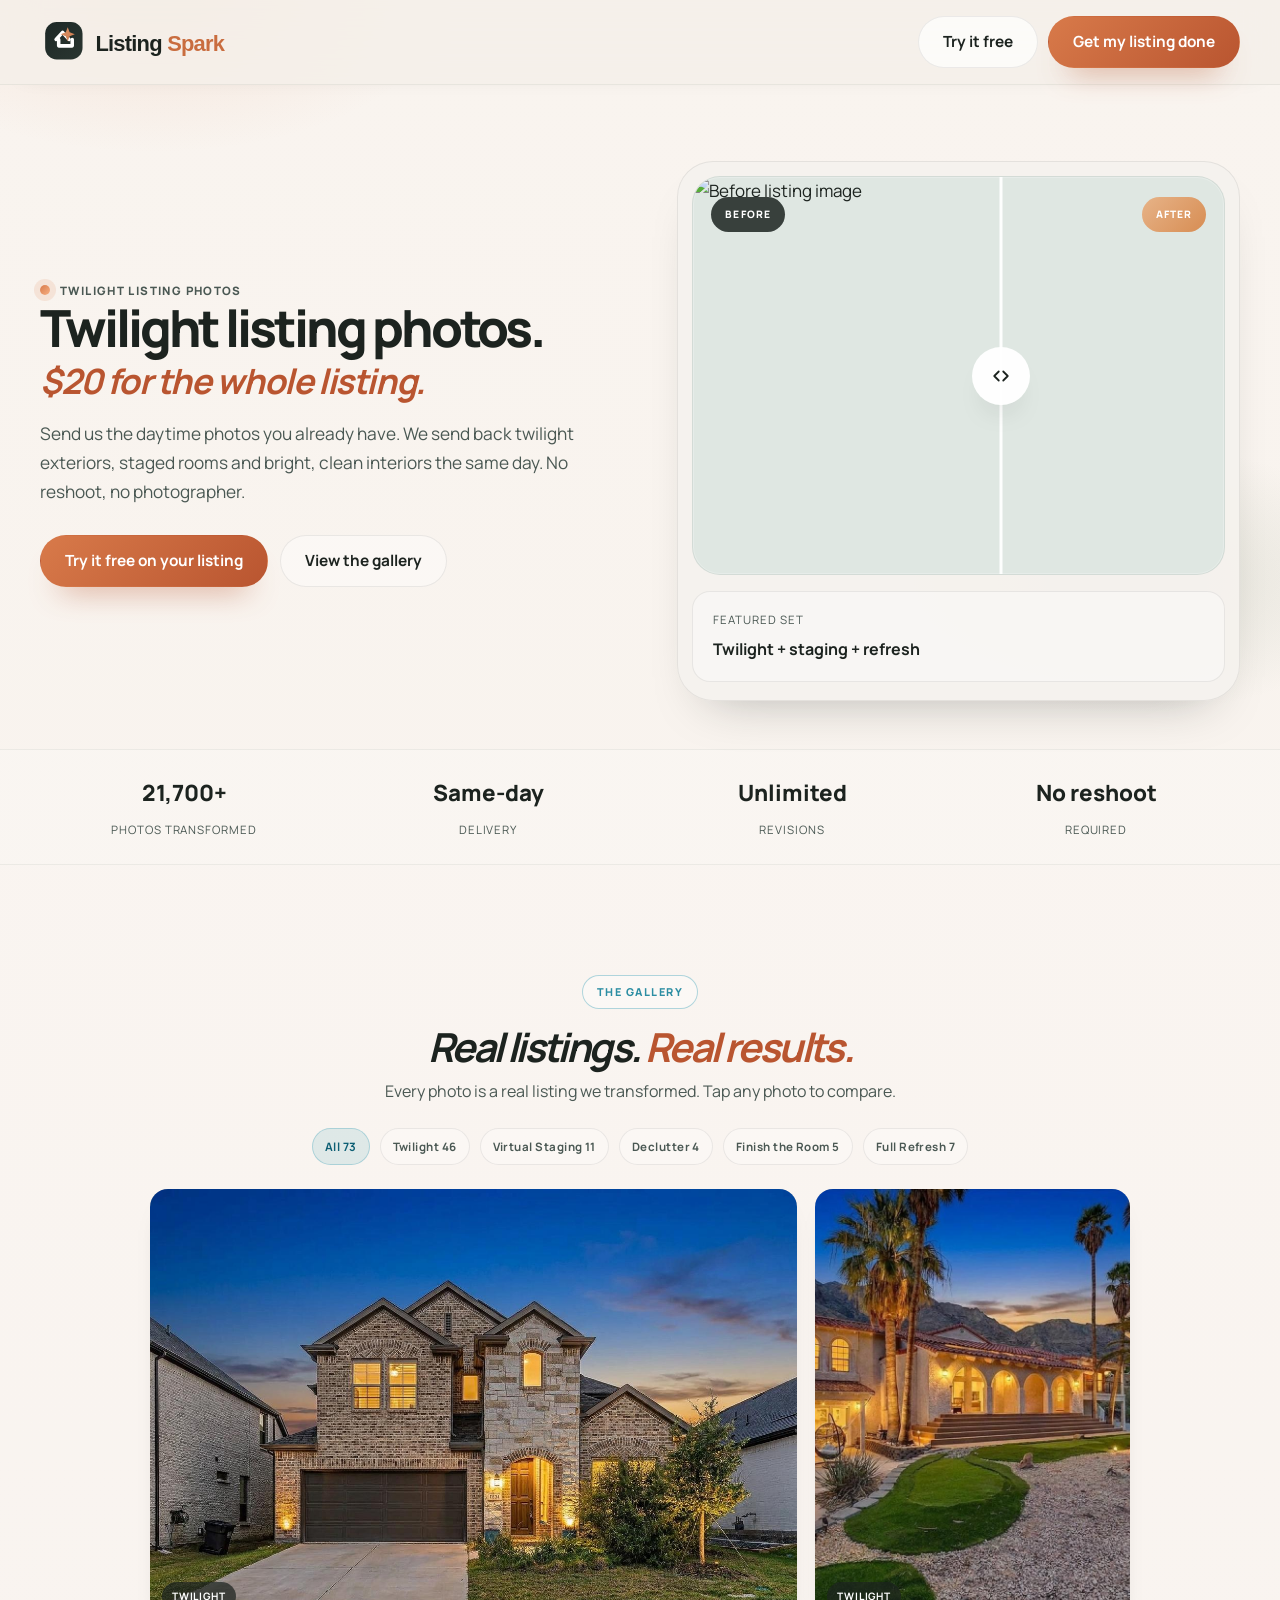
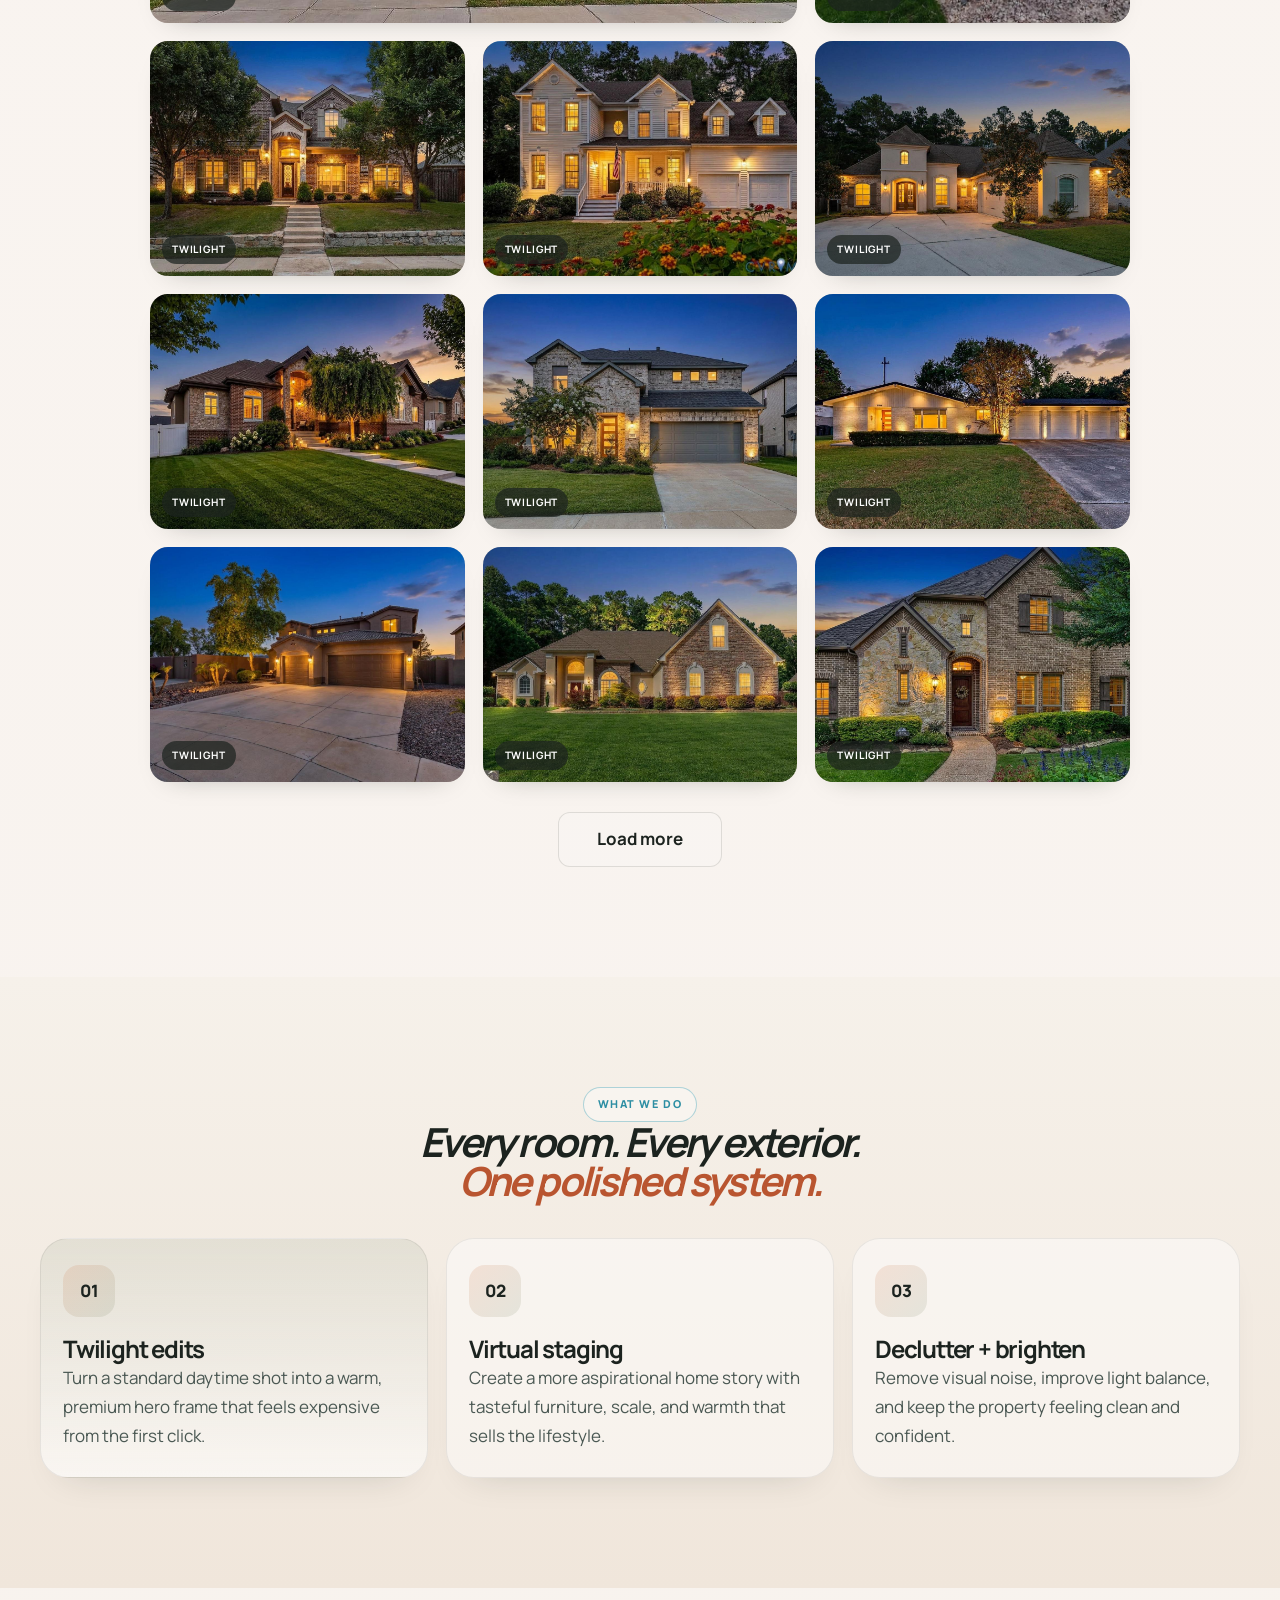
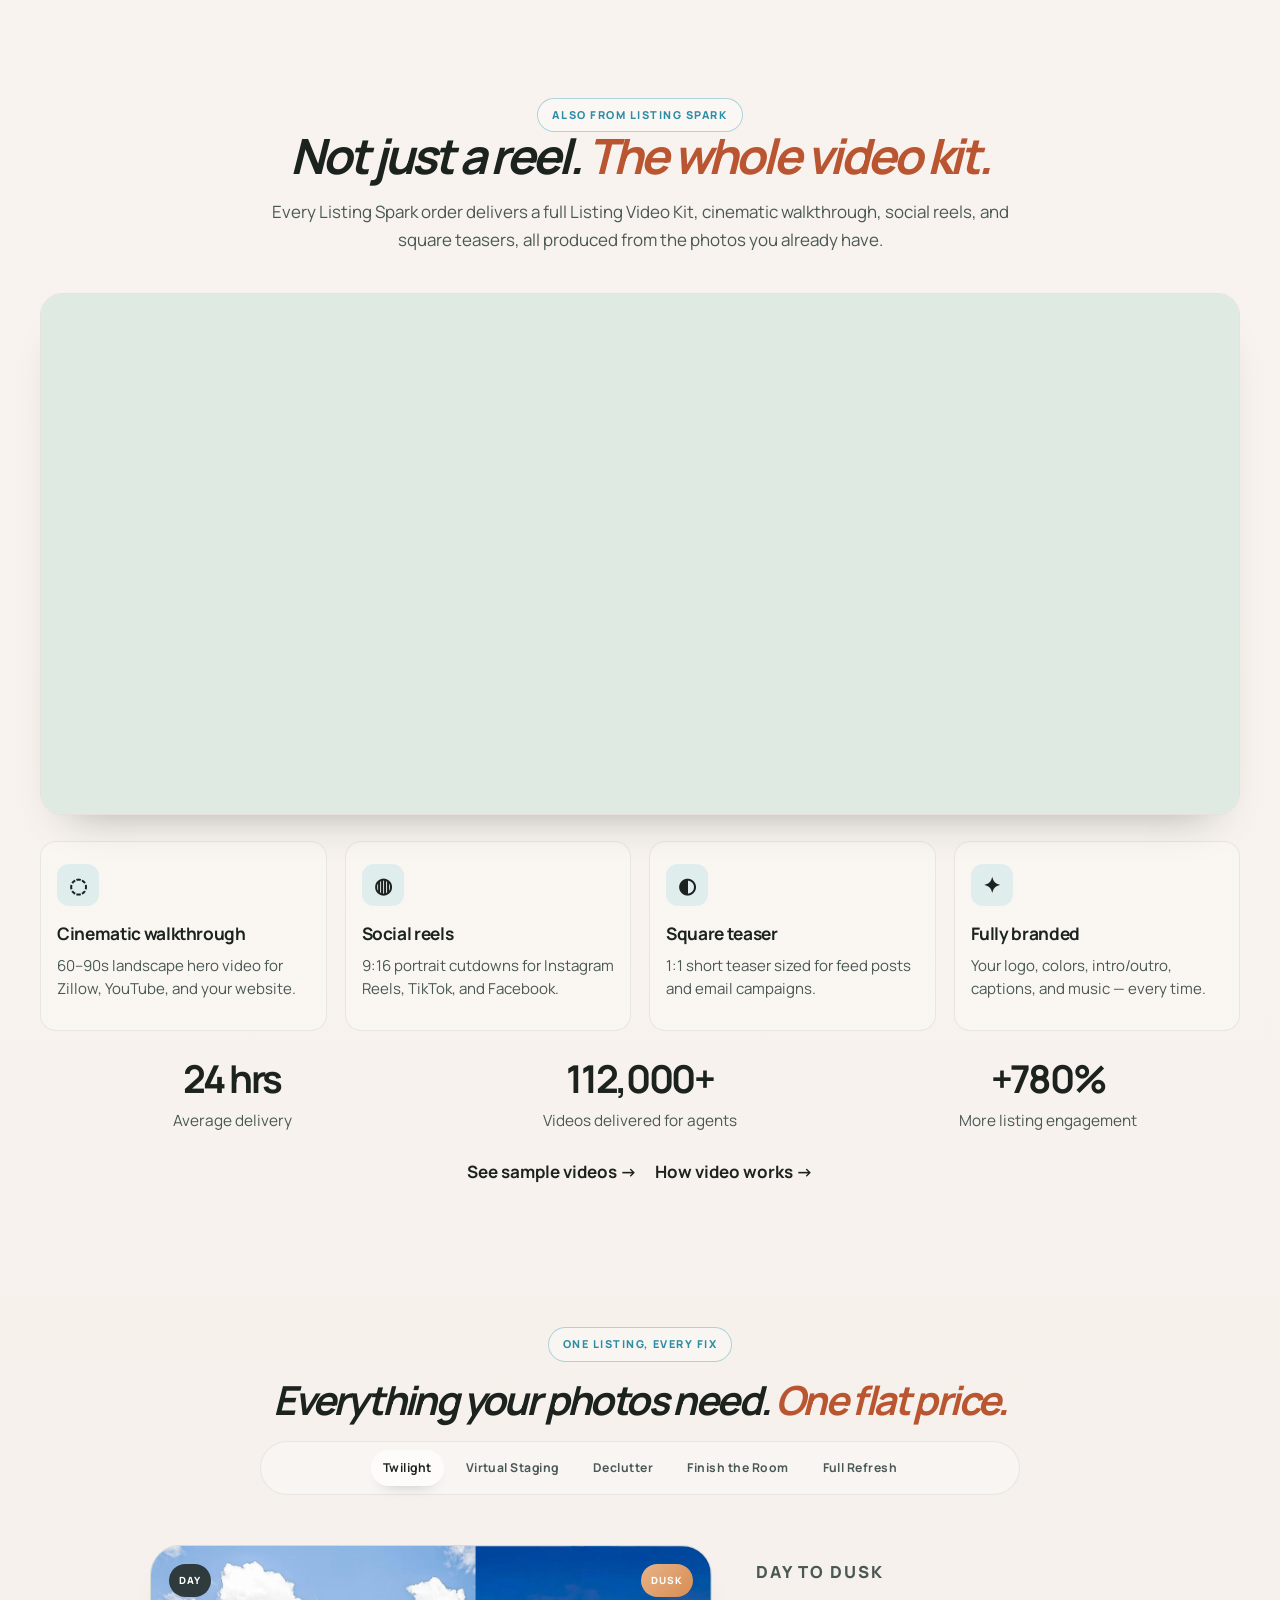
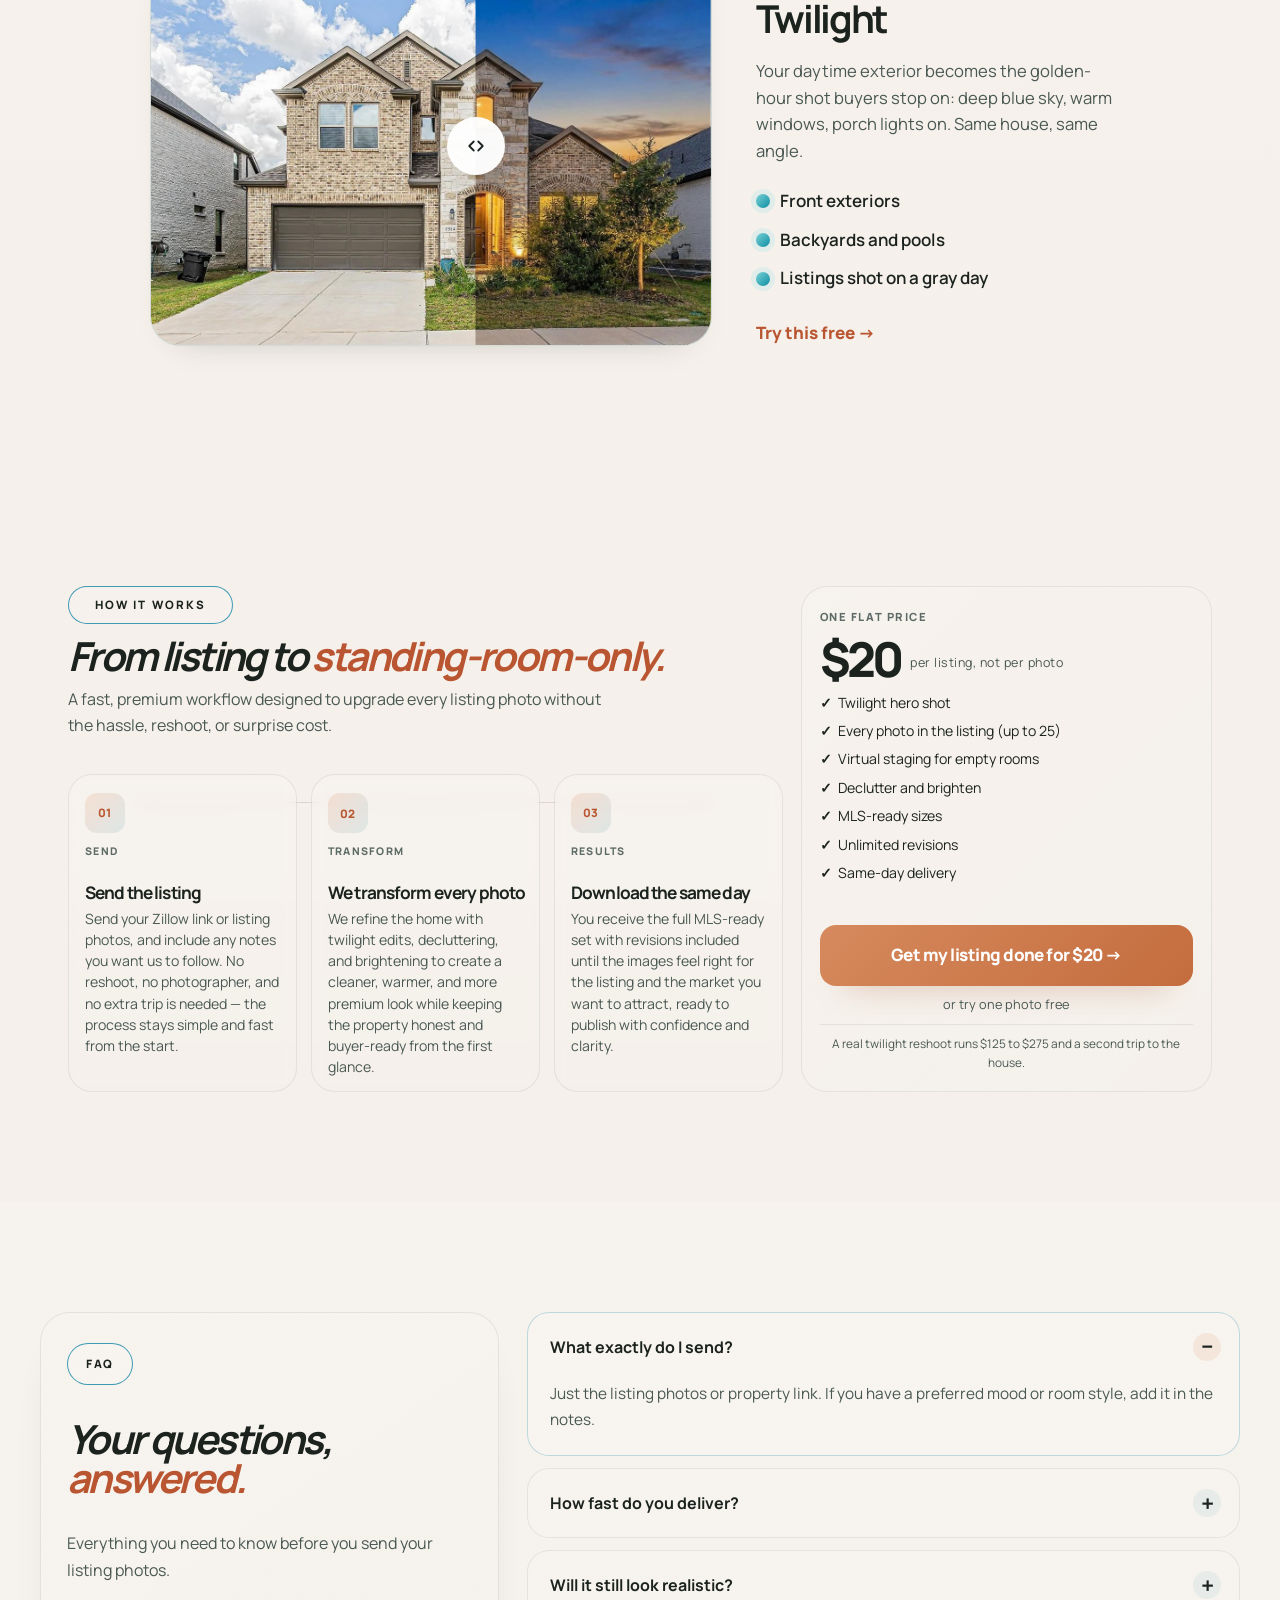
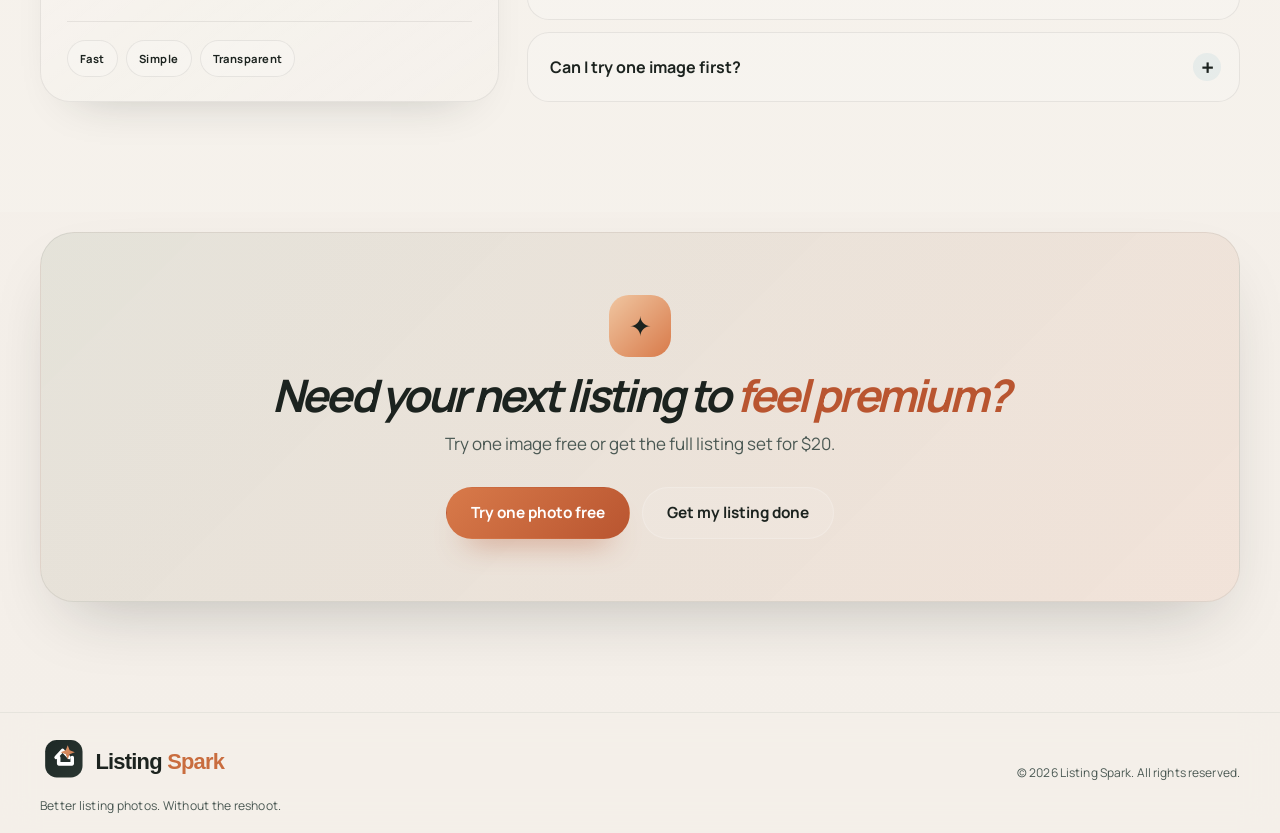
==== site/listingspark-site/index.html @ db5c404d "Initial Listing Spark website" ====
<!doctype html>
<html lang="en">
<head>
  <meta charset="utf-8">
  <meta name="viewport" content="width=device-width, initial-scale=1">
  <title>Listing Spark | Twilight Listing Photos</title>
  <meta name="description" content="Twilight listing photos, real before-and-after transformations, and premium listing presentation for modern real estate agents.">
  <meta name="theme-color" content="#f4efe9">
  <link rel="icon" href="assets/img/favicon.svg" type="image/svg+xml">
  <link rel="preconnect" href="https://fonts.googleapis.com">
  <link rel="preconnect" href="https://fonts.gstatic.com" crossorigin>
  <link href="https://fonts.googleapis.com/css2?family=Manrope:wght@400;500;600;700;800&family=Playfair+Display:wght@600;700;800&display=swap" rel="stylesheet">
  <link rel="stylesheet" href="assets/css/styles.css">
</head>
<body>
  <a class="skip" href="#main">Skip to content</a>

  <header class="site-header">
    <div class="wrap topbar">
      <a href="#top" class="brand" aria-label="Listing Spark home">
        <img class="brand-logo" src="assets/img/listing-spark-logo.svg" alt="Listing Spark" />
      </a>

      <div class="header-actions">
        <a class="btn btn-soft" href="#start">Try it free</a>
        <a class="btn btn-primary" href="#start">Get my listing done</a>
      </div>
    </div>
  </header>

  <main id="main">
    <section class="hero-shell">
      <div class="wrap hero-grid">
        <div class="hero-copy">
          <p class="eyebrow"><span class="eyebrow-dot"></span> Twilight listing photos</p>
          <h1><span class="heading-split__main">Twilight listing photos.</span><br><span class="heading-split__accent hero-accent">$20 for the whole listing.</span></h1>
          <p class="hero-lead">Send us the daytime photos you already have. We send back twilight exteriors, staged rooms and bright, clean interiors the same day. No reshoot, no photographer.</p>

          <div class="hero-actions">
            <a class="btn btn-primary" href="#start">Try it free on your listing</a>
            <a class="btn btn-ghost" href="#work">View the gallery</a>
          </div>

        </div>

        <div class="hero-visual">
          <div class="hero-panel">
            <div class="compare" data-compare style="--pos:58%">
              <img src="https://viewthrough.co/api/public/gallery-image/0f2d8436-8355-40ed-af0d-b236fab4452e?kind=before&w=1600" alt="Before listing image" loading="lazy">
              <div class="compare__after">
                <img src="https://viewthrough.co/api/public/gallery-image/0f2d8436-8355-40ed-af0d-b236fab4452e?kind=after&w=1600" alt="After listing image" loading="lazy">
              </div>
              <span class="tag tag-left">Before</span>
              <span class="tag tag-right">After</span>
              <div class="compare__handle" aria-hidden="true">
                <svg viewBox="0 0 24 24" width="18" height="18" fill="none" stroke="currentColor" stroke-width="2.4" stroke-linecap="round" stroke-linejoin="round"><path d="M9 6l-6 6 6 6M15 6l6 6-6 6"/></svg>
              </div>
              <input class="compare__range" type="range" min="0" max="100" value="58" aria-label="Compare before and after listing photo">
            </div>

            <div class="hero-meta">
              <div>
                <span>Featured set</span>
                <strong>Twilight + staging + refresh</strong>
              </div>
            </div>
          </div>
        </div>
      </div>
    </section>

    <section class="brand-strip">
      <div class="wrap brand-strip__grid">
        <div><strong>21,700+</strong><span>photos transformed</span></div>
        <div><strong>Same-day</strong><span>delivery</span></div>
        <div><strong>Unlimited</strong><span>revisions</span></div>
        <div><strong>No reshoot</strong><span>required</span></div>
      </div>
    </section>

    <section class="section work-section" id="work">
      <div class="wrap gallery-wrap">
        <div class="gallery-header">
          <div class="gallery-kicker">The gallery</div>
          <h2><span class="heading-split__main">Real listings.</span> <span class="heading-split__accent">Real results.</span></h2>
          <p>Every photo is a real listing we transformed. Tap any photo to compare.</p>
        </div>

        <div class="gallery-tabs" aria-label="Gallery categories">
          <button class="gallery-tab is-active" type="button" data-filter="all">All 73</button>
          <button class="gallery-tab" type="button" data-filter="twilight">Twilight 46</button>
          <button class="gallery-tab" type="button" data-filter="staging">Virtual Staging 11</button>
          <button class="gallery-tab" type="button" data-filter="declutter">Declutter 4</button>
          <button class="gallery-tab" type="button" data-filter="finish">Finish the Room 5</button>
          <button class="gallery-tab" type="button" data-filter="refresh">Full Refresh 7</button>
        </div>

        <div class="mosaic" data-gallery></div>

        <button class="gallery-more" type="button">Load more</button>
      </div>
    </section>

    <section class="section services-section" id="services">
      <div class="wrap">
        <div class="section-head section-head--center">
          <div class="gallery-kicker">What we do</div>
          <h2><span class="heading-split__main">Every room. Every exterior.</span><br><span class="heading-split__accent">One polished system.</span></h2>
        </div>

        <div class="service-grid">
          <article class="service-card accent">
            <div class="service-icon">01</div>
            <h3>Twilight edits</h3>
            <p>Turn a standard daytime shot into a warm, premium hero frame that feels expensive from the first click.</p>
          </article>

          <article class="service-card">
            <div class="service-icon">02</div>
            <h3>Virtual staging</h3>
            <p>Create a more aspirational home story with tasteful furniture, scale, and warmth that sells the lifestyle.</p>
          </article>

          <article class="service-card">
            <div class="service-icon">03</div>
            <h3>Declutter + brighten</h3>
            <p>Remove visual noise, improve light balance, and keep the property feeling clean and confident.</p>
          </article>
        </div>
      </div>
    </section>

    <section class="section video-kit-section">
      <div class="wrap video-kit-wrap">
        <div class="section-head section-head--center">
          <div class="gallery-kicker">ALSO FROM LISTING SPARK</div>
          <h2><span class="heading-split__main">Not just a reel.</span> <span class="heading-split__accent">The whole video kit.</span></h2>
          <p>Every Listing Spark order delivers a full Listing Video Kit, cinematic walkthrough, social reels, and square teasers, all produced from the photos you already have.</p>
        </div>

        <div class="video-shell">
          <video class="video-preview" autoplay muted loop playsinline poster="https://pub-bb2e103a32db4e198524a2e9ed8f35b4.r2.dev/b1957df7-c6b0-4902-94f6-100b6f64b734/id-preview-9ee731ae--4cb11977-7af2-4d4d-ae2c-09901e279637.lovable.app-1783113219556.png">
            <source src="assets/video/EtchingOverlookHero.mp4" type="video/mp4">
          </video>
        </div>

        <div class="video-features">
          <article class="feature-card">
            <div class="feature-icon">◌</div>
            <h3>Cinematic walkthrough</h3>
            <p>60–90s landscape hero video for Zillow, YouTube, and your website.</p>
          </article>

          <article class="feature-card">
            <div class="feature-icon">◍</div>
            <h3>Social reels</h3>
            <p>9:16 portrait cutdowns for Instagram Reels, TikTok, and Facebook.</p>
          </article>

          <article class="feature-card">
            <div class="feature-icon">◐</div>
            <h3>Square teaser</h3>
            <p>1:1 short teaser sized for feed posts and email campaigns.</p>
          </article>

          <article class="feature-card">
            <div class="feature-icon">✦</div>
            <h3>Fully branded</h3>
            <p>Your logo, colors, intro/outro, captions, and music — every time.</p>
          </article>
        </div>

        <div class="video-stats">
          <div><strong>24 hrs</strong><span>Average delivery</span></div>
          <div><strong>112,000+</strong><span>Videos delivered for agents</span></div>
          <div><strong>+780%</strong><span>More listing engagement</span></div>
        </div>

        <div class="video-links">
          <a href="#start">See sample videos →</a>
          <a href="#process">How video works →</a>
        </div>
      </div>
    </section>

    <section class="section service-showcase-section" id="pricing">
      <div class="wrap flat-price-wrap">
        <div class="flat-price-header">
          <div class="gallery-kicker">One listing, every fix</div>
          <h2><span class="heading-split__main">Everything your photos need.</span> <span class="heading-split__accent">One flat price.</span></h2>
        </div>

        <div class="service-category-pills" aria-label="Service categories">
          <button class="category-pill is-active" type="button" data-service="twilight">Twilight</button>
          <button class="category-pill" type="button" data-service="staging">Virtual Staging</button>
          <button class="category-pill" type="button" data-service="declutter">Declutter</button>
          <button class="category-pill" type="button" data-service="finish">Finish the Room</button>
          <button class="category-pill" type="button" data-service="refresh">Full Refresh</button>
        </div>

        <div class="showcase-card">
          <div class="showcase-compare" data-compare style="--pos:58%">
            <img src="https://viewthrough.co/api/public/gallery-image/0f2d8436-8355-40ed-af0d-b236fab4452e?kind=before&w=1600" alt="Before listing image" loading="lazy">
            <div class="compare__after">
              <img src="https://viewthrough.co/api/public/gallery-image/0f2d8436-8355-40ed-af0d-b236fab4452e?kind=after&w=1600" alt="After listing image" loading="lazy">
            </div>
            <span class="tag tag-left">Day</span>
            <span class="tag tag-right">Dusk</span>
            <div class="compare__handle" aria-hidden="true">
              <svg viewBox="0 0 24 24" width="18" height="18" fill="none" stroke="currentColor" stroke-width="2.4" stroke-linecap="round" stroke-linejoin="round"><path d="M9 6l-6 6 6 6M15 6l6 6-6 6"/></svg>
            </div>
            <input class="compare__range" type="range" min="0" max="100" value="58" aria-label="Compare before and after listing photo">
          </div>

          <div class="showcase-copy">
            <p class="showcase-label">Day to dusk</p>
            <h3>Twilight</h3>
            <p>Your daytime exterior becomes the golden-hour shot buyers stop on: deep blue sky, warm windows, porch lights on. Same house, same angle.</p>

            <ul class="feature-list">
              <li>Front exteriors</li>
              <li>Backyards and pools</li>
              <li>Listings shot on a gray day</li>
            </ul>

            <a class="link-arrow" href="#start">Try this free →</a>
          </div>
        </div>
      </div>
    </section>

    <section class="section flow-redesign-section" aria-label="How it works">
      <div class="wrap flow-redesign">
        <div class="flow-redesign__layout">
          <div class="flow-redesign__main">
            <header class="flow-redesign__header">
              <p class="flow-redesign__eyebrow">HOW IT WORKS</p>
              <h2><span class="heading-split__main">From listing to</span> <span class="heading-split__accent">standing-room-only.</span></h2>
              <p class="flow-redesign__subtitle">A fast, premium workflow designed to upgrade every listing photo without the hassle, reshoot, or surprise cost.</p>
            </header>

            <div class="flow-redesign__journey" aria-label="Three-step listing transformation flow">
              <div class="flow-step flow-step--send">
                <div class="flow-step__badge">01</div>
                <div class="flow-step__content">
                  <span class="flow-step__label">Send</span>
                  <h3>Send the listing</h3>
                  <p>Send your Zillow link or listing photos, and include any notes you want us to follow. No reshoot, no photographer, and no extra trip is needed — the process stays simple and fast from the start.</p>
                </div>
              </div>

              <div class="flow-step flow-step--transform">
                <div class="flow-step__badge">02</div>
                <div class="flow-step__content">
                  <span class="flow-step__label">Transform</span>
                  <h3>We transform every photo</h3>
                  <p>We refine the home with twilight edits, decluttering, and brightening to create a cleaner, warmer, and more premium look while keeping the property honest and buyer-ready from the first glance.</p>
                </div>
              </div>

              <div class="flow-step flow-step--result">
                <div class="flow-step__badge">03</div>
                <div class="flow-step__content">
                  <span class="flow-step__label">Results</span>
                  <h3>Download the same day</h3>
                  <p>You receive the full MLS-ready set with revisions included until the images feel right for the listing and the market you want to attract, ready to publish with confidence and clarity.</p>
                </div>
              </div>
            </div>
          </div>

          <aside class="flow-redesign__offer" aria-label="Pricing offer">
            <div class="flow-offer__copy">
              <p class="flow-offer__kicker">One flat price</p>
              <div class="flow-offer__price-row">
                <span class="flow-offer__dollar">$20</span>
                <span class="flow-offer__meta">per listing, not per photo</span>
              </div>
              <ul class="flow-offer__list">
                <li>Twilight hero shot</li>
                <li>Every photo in the listing (up to 25)</li>
                <li>Virtual staging for empty rooms</li>
                <li>Declutter and brighten</li>
                <li>MLS-ready sizes</li>
                <li>Unlimited revisions</li>
                <li>Same-day delivery</li>
              </ul>
            </div>

            <div class="flow-offer__cta-wrap">
              <a class="flow-offer__cta" href="#start">Get my listing done for $20 →</a>
              <p class="flow-offer__note">or try one photo free</p>
              <p class="flow-offer__footnote">A real twilight reshoot runs $125 to $275 and a second trip to the house.</p>
            </div>
          </aside>
        </div>
      </div>
    </section>

    <section class="section faq-section" id="faq">
      <div class="wrap faq-shell">
        <div class="faq-intro">
          <p class="faq-kicker">FAQ</p>
          <h2><span class="heading-split__main">Your questions,</span> <span class="heading-split__accent">answered.</span></h2>
          <p class="faq-intro__copy">Everything you need to know before you send your listing photos.</p>

          <div class="faq-note" aria-label="Key benefits">
            <span>Fast</span>
            <span>Simple</span>
            <span>Transparent</span>
          </div>
        </div>

        <div class="faq-list">
          <details class="faq-item" open>
            <summary><span>What exactly do I send?</span></summary>
            <p>Just the listing photos or property link. If you have a preferred mood or room style, add it in the notes.</p>
          </details>

          <details class="faq-item">
            <summary><span>How fast do you deliver?</span></summary>
            <p>Most projects are completed same day. Rush requests are also available when timing matters.</p>
          </details>

          <details class="faq-item">
            <summary><span>Will it still look realistic?</span></summary>
            <p>Yes. The goal is to elevate the home while keeping it honest, refined, and believable for buyers.</p>
          </details>

          <details class="faq-item">
            <summary><span>Can I try one image first?</span></summary>
            <p>Absolutely. We can start with a single photo to show the style before you commit to the full set.</p>
          </details>
        </div>
      </div>
    </section>

    <section class="section cta-section" id="start">
      <div class="wrap cta-box">
        <div class="cta-mark">✦</div>
        <h2><span class="heading-split__main">Need your next listing to</span> <span class="heading-split__accent">feel premium?</span></h2>
        <p>Try one image free or get the full listing set for $20.</p>
        <div class="hero-actions hero-actions--center">
          <a class="btn btn-primary" href="mailto:hello@listingspark.com?subject=Free%20photo%20trial">Try one photo free</a>
          <a class="btn btn-cta" href="mailto:hello@listingspark.com?subject=Order%20Listing%20Spark">Get my listing done</a>
        </div>
      </div>
    </section>
  </main>

  <footer class="site-footer">
    <div class="wrap footer-shell">
      <div class="footer-brand-block">
        <a href="#top" class="footer-brand" aria-label="Listing Spark home">
          <img class="brand-logo" src="assets/img/listing-spark-logo.svg" alt="Listing Spark" />
        </a>
        <p class="footer-tagline">Better listing photos. Without the reshoot.</p>
      </div>

      <p class="footer-copy">© <span data-year>2026</span> Listing Spark. All rights reserved.</p>
    </div>
  </footer>

  <script src="assets/js/main.js" defer></script>
</body>
</html>
---- site/listingspark-site/assets/css/styles.css ----
:root {
  --bg: #f4efe9;
  --bg-deep: #efe5da;
  --panel: #fbf8f4;
  --panel-2: #f1e5d7;
  --ink: #1c231f;
  --ink-soft: #4a5853;
  --line: rgba(28,35,31,0.1);
  --sage: #73886a;
  --sage-soft: #dfe8d5;
  --terracotta: #d87a4a;
  --terracotta-deep: #b95530;
  --sand: #ebd3b3;
  --charcoal: #202925;
  --white: #ffffff;
  --shadow: 0 30px 70px -30px rgba(28,35,31,0.28);
  --shadow-soft: 0 18px 38px -26px rgba(28,35,31,0.22);
  --radius: 28px;
  --radius-lg: 40px;
  --ease: cubic-bezier(0.2, 0.8, 0.2, 1);
  --font-head: "Manrope", "Segoe UI", sans-serif;
  --font-display: "Playfair Display", Georgia, serif;
}

* { box-sizing: border-box; }
html { scroll-behavior: smooth; -webkit-text-size-adjust: 100%; }
body {
  margin: 0;
  background:
    radial-gradient(620px 320px at 12% 0%, rgba(216,122,74,0.13), transparent 48%),
    radial-gradient(520px 260px at 88% 8%, rgba(115,136,106,0.18), transparent 52%),
    linear-gradient(180deg, #f9f4ef 0%, var(--bg) 100%);
  color: var(--ink);
  font: 400 17px/1.7 var(--font-head);
  -webkit-font-smoothing: antialiased;
  overflow-x: hidden;
}
img { display: block; max-width: 100%; }
a { color: inherit; }
button, input { font: inherit; }
h1, h2, h3 { margin: 0; letter-spacing: -0.05em; }
h1 { font-size: 40px; line-height: 0.88; font-weight: 800; }
h2 {
  color: var(--ink);
  font-size: 40px;
  line-height: 0.98;
  letter-spacing: -0.065em;
  font-weight: 700;
}
h2 span {
  color: var(--terracotta-deep);
  font-style: italic;
}
.heading-split__main,
.heading-split__accent {
  display: inline;
}
.heading-split__main {
  color: var(--ink);
}
.heading-split__accent {
  color: var(--terracotta-deep);
  font-style: italic;
  font-weight: 700;
  display: inline-block;
}
h3 { font-size: 1.5rem; line-height: 1.2; font-weight: 700; }
p { margin: 0; }
.wrap { width: min(1200px, calc(100% - 40px)); margin: 0 auto; }
.skip { position: absolute; left: -999px; top: 12px; padding: 10px 14px; background: var(--ink); color: var(--white); border-radius: 10px; z-index: 100; }
.skip:focus { left: 12px; }
:focus-visible { outline: 3px solid var(--sage); outline-offset: 3px; border-radius: 8px; }

.btn {
  display: inline-flex;
  align-items: center;
  justify-content: center;
  gap: 8px;
  min-height: 52px;
  padding: 15px 24px;
  border-radius: 999px;
  border: 1px solid transparent;
  text-decoration: none;
  font: 700 0.96rem/1 var(--font-head);
  transition: transform 0.2s var(--ease), box-shadow 0.2s var(--ease), opacity 0.2s var(--ease), border-color 0.2s var(--ease);
  cursor: pointer;
}
.btn:hover {
  transform: translateY(-2px);
  box-shadow: 0 18px 30px -22px rgba(28,35,31,0.35);
}
.btn-primary {
  color: var(--white);
  background: linear-gradient(135deg, var(--terracotta) 0%, var(--terracotta-deep) 100%);
  box-shadow: 0 20px 30px -20px rgba(184,85,48,0.8);
}
.btn-soft {
  color: var(--ink);
  background: rgba(255,255,255,0.68);
  border-color: rgba(28,35,31,0.08);
}
.btn-ghost {
  color: var(--ink);
  background: rgba(255,255,255,0.38);
  border-color: rgba(28,35,31,0.08);
}
.btn-cta {
  color: var(--ink);
  background: rgba(255,255,255,0.12);
  border-color: rgba(255,255,255,0.18);
}
.btn-block { width: 100%; }

.eyebrow {
  display: inline-flex;
  align-items: center;
  gap: 10px;
  margin: 0;
  font-size: 0.72rem;
  font-weight: 800;
  letter-spacing: 0.12em;
  text-transform: uppercase;
  color: var(--ink-soft);
}
.eyebrow-dot {
  width: 10px;
  height: 10px;
  border-radius: 50%;
  background: linear-gradient(135deg, var(--terracotta), #f7b083);
  box-shadow: 0 0 0 6px rgba(216,122,74,0.14);
}
.eyebrow-dark { color: #5c6961; }

.site-header {
  position: sticky;
  top: 0;
  z-index: 30;
  background: rgba(244,239,233,0.82);
  backdrop-filter: blur(18px);
  -webkit-backdrop-filter: blur(18px);
  border-bottom: 1px solid rgba(28,35,31,0.06);
  box-shadow: 0 10px 24px -24px rgba(28,35,31,0.18);
}
.topbar {
  display: flex;
  align-items: center;
  justify-content: space-between;
  gap: 18px;
  min-height: 84px;
}
.brand {
  display: inline-flex;
  align-items: center;
  gap: 12px;
  text-decoration: none;
  color: var(--ink);
}
.brand-logo {
  display: block;
  height: 58px;
  width: auto;
}
.main-nav {
  display: flex;
  align-items: center;
  gap: 24px;
}
.main-nav a {
  text-decoration: none;
  color: var(--ink-soft);
  font-weight: 600;
  font-size: 0.92rem;
}
.header-actions { display: flex; align-items: center; gap: 10px; }
.nav-toggle {
  display: none;
  width: 42px;
  height: 42px;
  border-radius: 12px;
  background: rgba(255,255,255,0.5);
  border: 1px solid rgba(28,35,31,0.08);
  color: var(--ink);
  cursor: pointer;
}
.mobile-menu {
  display: flex;
  flex-direction: column;
  gap: 10px;
  padding: 10px 20px 20px;
  background: rgba(244,239,233,0.97);
  border-top: 1px solid rgba(28,35,31,0.04);
}
.mobile-menu[hidden] { display: none; }
.mobile-menu a:not(.btn) {
  padding: 10px 0;
  border-bottom: 1px solid rgba(28,35,31,0.06);
  text-decoration: none;
  color: var(--ink-soft);
}

.hero-shell {
  position: relative;
  padding: 76px 0 48px;
}
.hero-grid {
  display: grid;
  grid-template-columns: 1.02fr 0.98fr;
  align-items: center;
  gap: 52px;
}
.hero-copy h1 {
  max-width: 620px;
  font-family: var(--font-head);
  letter-spacing: -0.06em;
  line-height: 0.92;
  text-wrap: balance;
  font-size: clamp(2.3rem, 4vw, 4rem);
}
.hero-accent {
  display: inline-block;
  color: var(--terracotta-deep);
  font-weight: 700;
  font-size: 0.68em;
  letter-spacing: -0.04em;
  font-style: italic;
}
.hero-lead {
  max-width: 560px;
  margin-top: 20px;
  color: var(--ink-soft);
  font-size: 1.08rem;
}
.hero-actions {
  display: flex;
  flex-wrap: wrap;
  gap: 12px;
  margin-top: 28px;
}
.hero-actions--center { justify-content: center; }
.hero-proof {
  display: grid;
  grid-template-columns: repeat(3, minmax(0, 1fr));
  gap: 14px;
  max-width: 520px;
  margin-top: 28px;
}
.hero-proof div {
  padding: 18px 14px;
  background: rgba(255,255,255,0.4);
  border: 1px solid rgba(28,35,31,0.08);
  border-radius: 18px;
  box-shadow: var(--shadow-soft);
}
.hero-proof strong {
  display: block;
  font-size: 1.5rem;
  font-weight: 800;
}
.hero-proof span {
  display: block;
  margin-top: 5px;
  font-size: 0.72rem;
  letter-spacing: 0.08em;
  text-transform: uppercase;
  color: var(--ink-soft);
}
.hero-panel {
  position: relative;
  padding: 14px 14px 18px;
  border-radius: 36px;
  background: rgba(245,242,238,0.96);
  border: 1px solid rgba(28,35,31,0.08);
  box-shadow: 0 26px 52px -32px rgba(28,35,31,0.35);
}
.compare {
  position: relative;
  overflow: hidden;
  border-radius: 28px;
  background: #dfe7e2;
  aspect-ratio: 4 / 3;
  border: 1px solid rgba(28,35,31,0.06);
  box-shadow: inset 0 0 0 1px rgba(255,255,255,0.22);
  user-select: none;
  touch-action: pan-y;
}
.compare img { width: 100%; height: 100%; object-fit: cover; }
.compare__after {
  position: absolute;
  inset: 0;
  clip-path: inset(0 0 0 var(--pos));
}
.compare__after img { position: absolute; inset: 0; }
.compare::after {
  content: "";
  position: absolute;
  inset: 0 auto 0 var(--pos);
  width: 3px;
  transform: translateX(-50%);
  background: rgba(255,255,255,0.94);
  pointer-events: none;
}
.compare__handle {
  position: absolute;
  top: 50%;
  left: var(--pos);
  transform: translate(-50%, -50%);
  width: 58px;
  height: 58px;
  border-radius: 50%;
  background: rgba(255,255,255,0.96);
  color: var(--ink);
  display: grid;
  place-items: center;
  box-shadow: 0 18px 30px -20px rgba(28,35,31,0.38);
  pointer-events: none;
  z-index: 2;
}
.compare__range {
  position: absolute;
  inset: 0;
  width: 100%;
  height: 100%;
  opacity: 0;
  cursor: ew-resize;
  z-index: 3;
}
.tag {
  position: absolute;
  top: 20px;
  z-index: 2;
  padding: 9px 14px;
  border-radius: 999px;
  background: rgba(34,41,38,0.88);
  color: var(--white);
  font-size: 0.64rem;
  font-weight: 800;
  letter-spacing: 0.1em;
  text-transform: uppercase;
  box-shadow: 0 12px 22px -18px rgba(28,35,31,0.55);
}
.tag-left { left: 18px; }
.tag-right {
  right: 18px;
  background: linear-gradient(135deg, #e7b388, #d78d53);
  color: #fff;
}
.hero-meta {
  display: flex;
  align-items: center;
  justify-content: space-between;
  gap: 16px;
  margin-top: 16px;
  padding: 18px 20px;
  border-radius: 18px;
  background: rgba(255,255,255,0.35);
  border: 1px solid rgba(28,35,31,0.08);
}
.hero-meta span {
  display: block;
  font-size: 0.72rem;
  letter-spacing: 0.08em;
  text-transform: uppercase;
  color: var(--ink-soft);
}
.hero-meta strong {
  display: block;
  margin-top: 6px;
  font-size: 1rem;
}

.brand-strip {
  border-top: 1px solid rgba(28,35,31,0.06);
  border-bottom: 1px solid rgba(28,35,31,0.06);
  background: rgba(255,255,255,0.16);
}
.brand-strip__grid {
  display: grid;
  grid-template-columns: repeat(4, minmax(0, 1fr));
  gap: 16px;
  padding: 24px 0;
}
.brand-strip__grid div {
  text-align: center;
}
.brand-strip__grid strong {
  display: block;
  font-size: 1.4rem;
  font-weight: 800;
}
.brand-strip__grid span {
  display: block;
  margin-top: 8px;
  font-size: 0.72rem;
  letter-spacing: 0.08em;
  text-transform: uppercase;
  color: var(--ink-soft);
}

.flow-redesign-section {
  padding-top: 42px;
  padding-bottom: 28px;
}
.flow-redesign {
  max-width: 1180px;
  margin: 0 auto;
  padding: 18px 18px 0;
}
.flow-redesign__layout {
  display: grid;
  grid-template-columns: minmax(0, 1.65fr) minmax(290px, 0.95fr);
  gap: 18px;
  align-items: stretch;
}
.flow-redesign__main {
  display: flex;
  flex-direction: column;
  justify-content: center;
  min-height: 100%;
}
.flow-redesign__header {
  max-width: 720px;
  margin: 0 0 20px;
  text-align: left;
}
.flow-redesign__eyebrow {
  display: inline-flex;
  align-items: center;
  justify-content: center;
  margin: 0 0 12px;
  padding: 12px 26px;
  border: 1px solid rgba(40, 143, 173, 0.9);
  border-radius: 999px;
  background: rgba(255,255,255,0.12);
  color: var(--teal);
  font-size: 0.72rem;
  font-weight: 800;
  letter-spacing: 0.18em;
  text-transform: uppercase;
  line-height: 1;
}
.flow-redesign__header h2 {
  margin: 0;
}
.flow-redesign__subtitle {
  max-width: 560px;
  margin: 12px 0 0;
  color: var(--ink-soft);
  font-size: 1rem;
  line-height: 1.6;
}
.flow-redesign__journey {
  position: relative;
  display: grid;
  grid-template-columns: repeat(3, minmax(0, 1fr));
  gap: 14px;
  padding: 16px 0 0;
  align-items: stretch;
  height: 100%;
}
.flow-redesign__journey::before {
  content: "";
  position: absolute;
  left: 10%;
  right: 10%;
  top: 44px;
  height: 1px;
  background: linear-gradient(90deg, rgba(216,122,74,0.32), rgba(40,143,173,0.18), rgba(216,122,74,0.32));
}
.flow-step {
  position: relative;
  display: flex;
  flex-direction: column;
  justify-content: flex-start;
  min-height: 220px;
  height: 100%;
  padding: 18px 16px 14px;
  border: 1px solid rgba(25, 35, 36, 0.08);
  border-radius: 24px;
  background: linear-gradient(180deg, rgba(255,255,255,0.18), rgba(255,255,255,0.04));
  backdrop-filter: blur(6px);
  transition: transform 0.2s ease, border-color 0.2s ease, box-shadow 0.2s ease;
}
.flow-step:hover {
  transform: translateY(-4px);
  border-color: rgba(53, 122, 136, 0.18);
  box-shadow: 0 20px 35px -28px rgba(18, 34, 41, 0.22);
}
.flow-step__badge {
  position: relative;
  z-index: 1;
  display: inline-grid;
  place-items: center;
  width: 40px;
  height: 40px;
  margin-bottom: 12px;
  border-radius: 12px;
  background: linear-gradient(135deg, rgba(240, 146, 101, 0.2), rgba(40, 143, 173, 0.12));
  color: var(--terracotta-deep);
  font-size: 0.72rem;
  font-weight: 800;
  letter-spacing: 0.08em;
  flex-shrink: 0;
}
.flow-step__content {
  position: relative;
  z-index: 1;
  display: flex;
  flex: 1;
  flex-direction: column;
  justify-content: flex-start;
}
.flow-step__label {
  display: inline-block;
  margin-bottom: 8px;
  color: #5d6b67;
  font-size: 0.66rem;
  font-weight: 800;
  text-transform: uppercase;
  letter-spacing: 0.12em;
  line-height: 1.2;
}
.flow-step h3 {
  display: flex;
  align-items: flex-end;
  min-height: 2.1em;
  margin: 0 0 6px;
  font-size: clamp(1.08rem, 1.2vw, 1.38rem);
  line-height: 1.1;
  letter-spacing: -0.05em;
  white-space: nowrap;
}
.flow-step p {
  margin: 0;
  color: var(--ink-soft);
  font-size: 0.88rem;
  line-height: 1.5;
  text-align: left;
  flex: 1;
}
.flow-redesign__offer {
  display: grid;
  grid-template-columns: 1fr;
  gap: 18px;
  align-self: stretch;
  height: 100%;
  padding: 20px 18px 18px;
  border: 1px solid rgba(30, 42, 43, 0.08);
  border-radius: 26px;
  background: linear-gradient(135deg, rgba(255,255,255,0.14), rgba(255,255,255,0.05));
}
.flow-offer__copy {
  display: flex;
  flex-direction: column;
  gap: 12px;
}
.flow-offer__kicker {
  margin: 0;
  color: #5d6b67;
  font-size: 0.7rem;
  font-weight: 800;
  letter-spacing: 0.14em;
  text-transform: uppercase;
}
.flow-offer__price-row {
  display: flex;
  align-items: flex-end;
  justify-content: flex-start;
  gap: 10px;
  flex-wrap: wrap;
}
.flow-offer__dollar {
  font-size: clamp(3rem, 2.8vw, 4rem);
  line-height: 0.88;
  letter-spacing: -0.08em;
  font-weight: 800;
}
.flow-offer__meta {
  padding-bottom: 7px;
  color: var(--ink-soft);
  font-size: 0.78rem;
  letter-spacing: 0.04em;
}
.flow-offer__list {
  list-style: none;
  display: grid;
  grid-template-columns: 1fr;
  gap: 8px;
  padding: 0;
  margin: 0;
}
.flow-offer__list li {
  position: relative;
  padding-left: 18px;
  color: var(--ink);
  font-size: 0.88rem;
  line-height: 1.45;
}
.flow-offer__list li::before {
  content: "✓";
  position: absolute;
  left: 0;
  top: 0;
  color: var(--teal);
  font-weight: 800;
}
.flow-offer__cta-wrap {
  display: flex;
  flex-direction: column;
  align-items: stretch;
  justify-content: center;
  gap: 8px;
  margin-top: auto;
}
.flow-offer__cta {
  display: inline-flex;
  align-items: center;
  justify-content: center;
  width: 100%;
  padding: 16px 18px;
  border-radius: 16px;
  background: linear-gradient(135deg, #d68a5d, #c46c3e);
  color: #fff;
  font-weight: 800;
  letter-spacing: -0.03em;
  text-decoration: none;
  box-shadow: 0 22px 30px -26px rgba(180, 110, 70, 0.8);
}
.flow-offer__note {
  margin: 0;
  text-align: center;
  color: var(--ink-soft);
  font-size: 0.8rem;
}
.flow-offer__footnote {
  margin: 0;
  padding-top: 10px;
  border-top: 1px solid rgba(28,35,31,0.08);
  color: var(--ink-soft);
  font-size: 0.74rem;
  line-height: 1.6;
  text-align: center;
}

@media (max-width: 980px) {
  .flow-redesign__layout {
    grid-template-columns: 1fr;
  }

  .flow-redesign__header {
    max-width: none;
    text-align: left;
  }

  .flow-redesign__journey {
    grid-template-columns: 1fr;
  }

  .flow-redesign__journey::before {
    display: none;
  }

  .flow-offer__list {
    grid-template-columns: 1fr;
  }
}

@media (max-width: 560px) {
  .flow-redesign {
    padding-left: 12px;
    padding-right: 12px;
  }

  .flow-redesign__header h2 {
    font-size: clamp(1.9rem, 7vw, 2.5rem);
  }

  .flow-redesign__subtitle {
    font-size: 0.96rem;
  }

  .flow-step {
    min-height: unset;
  }

  .flow-offer__price-row {
    align-items: center;
  }
}

.video-kit-section {
  background: rgba(255,255,255,0.08);
  padding-top: 40px;
}
.video-kit-wrap {
  max-width: 1200px;
}
.video-kit-wrap .section-head h2 {
  font-size: clamp(2.5rem, 3.8vw, 4.4rem);
}
.video-kit-wrap .section-head p {
  max-width: 820px;
  margin: 18px auto 0;
  font-size: 1.06rem;
  color: var(--ink-soft);
}
.video-shell {
  position: relative;
  margin-top: 30px;
  border-radius: 22px;
  overflow: hidden;
  border: 1px solid rgba(28,35,31,0.08);
  box-shadow: 0 25px 42px -30px rgba(28,35,31,0.4);
}
.video-preview {
  display: block;
  width: 100%;
  height: 520px;
  object-fit: cover;
  background: #dfeae3;
}
.video-play {
  position: absolute;
  left: 50%;
  top: 50%;
  transform: translate(-50%, -50%);
  width: 92px;
  height: 92px;
  border: 0;
  border-radius: 50%;
  background: rgba(39, 174, 191, 0.9);
  color: #fff;
  font-size: 2rem;
  box-shadow: 0 16px 26px -12px rgba(39, 174, 191, 0.55);
  cursor: pointer;
}
.video-features {
  display: grid;
  grid-template-columns: repeat(4, minmax(0, 1fr));
  gap: 18px;
  margin-top: 26px;
}
.feature-card {
  padding: 22px 16px 18px;
  border: 1px solid rgba(28,35,31,0.08);
  border-radius: 16px;
  background: rgba(255,255,255,0.3);
  min-height: 190px;
}
.feature-icon {
  display: grid;
  place-items: center;
  width: 42px;
  height: 42px;
  border-radius: 12px;
  background: rgba(39, 174, 191, 0.12);
  color: var(--teal);
  font-size: 1.3rem;
  font-weight: 700;
}
.feature-card h3 {
  margin: 18px 0 10px;
  font-size: 1.08rem;
  letter-spacing: -0.02em;
}
.feature-card p {
  margin: 0;
  color: var(--ink-soft);
  font-size: 0.94rem;
  line-height: 1.5;
}
.video-stats {
  display: grid;
  grid-template-columns: repeat(3, minmax(0, 1fr));
  gap: 24px;
  margin-top: 30px;
  text-align: center;
}
.video-stats strong {
  display: block;
  font-size: clamp(2.2rem, 3vw, 4rem);
  line-height: 0.96;
  letter-spacing: -0.06em;
  color: var(--teal);
}
.video-stats span {
  display: block;
  margin-top: 10px;
  color: var(--ink-soft);
  font-size: 0.96rem;
}
.video-links {
  display: flex;
  justify-content: center;
  gap: 18px;
  margin-top: 24px;
  flex-wrap: wrap;
}
.video-links a {
  color: var(--ink);
  font-weight: 700;
  text-decoration: none;
}

.section { padding: 110px 0; }
.section-head {
  max-width: 760px;
  margin: 0 auto 38px;
}
.section-head--center { text-align: center; }
.work-section, .process-section, .faq-section { background: rgba(255,255,255,0.1); }
.services-section { background: linear-gradient(180deg, #f6f1ea 0%, #f0e6db 100%); }
.gallery-wrap {
  max-width: 980px;
}
.gallery-header {
  text-align: center;
  margin-bottom: 22px;
}
.gallery-kicker {
  display: inline-flex;
  align-items: center;
  justify-content: center;
  min-height: 32px;
  padding: 7px 14px;
  border: 1px solid rgba(34, 146, 172, 0.35);
  border-radius: 999px;
  background: rgba(255,255,255,0.35);
  color: #2d8ea3;
  font-size: 0.68rem;
  font-weight: 800;
  letter-spacing: 0.14em;
  text-transform: uppercase;
}
.gallery-header h2 {
  margin-top: 18px;
  font-weight: 700;
}
.gallery-header p {
  margin-top: 12px;
  color: var(--ink-soft);
  font-size: 1rem;
}
.gallery-tabs {
  display: flex;
  flex-wrap: wrap;
  gap: 10px;
  justify-content: center;
  margin-bottom: 24px;
}
.gallery-tab {
  padding: 8px 12px;
  border-radius: 999px;
  border: 1px solid rgba(28,35,31,0.08);
  background: rgba(255,255,255,0.3);
  color: var(--ink-soft);
  font-size: 0.72rem;
  font-weight: 700;
  letter-spacing: 0.04em;
  cursor: pointer;
}
.gallery-tab.is-active {
  background: rgba(34, 146, 172, 0.12);
  color: #0d5f74;
  border-color: rgba(34, 146, 172, 0.28);
}
.mosaic {
  display: grid;
  grid-template-columns: repeat(3, minmax(0, 1fr));
  gap: 18px;
}
.mosaic-card {
  position: relative;
  padding: 0;
  border: 0;
  overflow: hidden;
  border-radius: 18px;
  background: #d9d2ca;
  cursor: pointer;
  box-shadow: 0 12px 26px -20px rgba(28,35,31,0.4);
  transition: transform 0.2s var(--ease), box-shadow 0.2s var(--ease);
}
.mosaic-card:hover {
  transform: translateY(-4px);
  box-shadow: 0 28px 42px -26px rgba(28,35,31,0.28);
}
.mosaic-card--wide { grid-column: span 2; }
.mosaic-card--tall { grid-row: span 1; }
.mosaic-card img { width: 100%; height: 100%; object-fit: cover; transition: transform 0.45s var(--ease); }
.mosaic-card:hover img { transform: scale(1.05); }
.mosaic-card .before-label {
  position: absolute;
  top: 10px;
  right: 10px;
  z-index: 2;
  display: inline-flex;
  align-items: center;
  justify-content: center;
  min-height: 20px;
  padding: 4px 8px;
  border-radius: 999px;
  background: rgba(34, 41, 38, 0.86);
  border: 1px solid rgba(255,255,255,0.14);
  color: var(--white);
  font-size: 13px;
  line-height: 1;
  font-weight: 800;
  letter-spacing: 0.12em;
  text-transform: uppercase;
  box-shadow: 0 12px 22px -18px rgba(28,35,31,0.55);
  opacity: 0;
  transform: translateY(-4px);
  transition: opacity 0.18s ease, transform 0.18s ease;
  pointer-events: none;
  left: auto;
  bottom: auto;
}
.mosaic-card:hover .before-label,
.mosaic-card.is-before .before-label {
  opacity: 1;
  transform: translateY(0);
}
.mosaic-card > span:not(.before-label) {
  position: absolute;
  left: 12px;
  bottom: 12px;
  padding: 6px 10px;
  border-radius: 999px;
  background: rgba(28,35,31,0.72);
  color: var(--white);
  font-size: 0.64rem;
  font-weight: 700;
  letter-spacing: 0.08em;
  text-transform: uppercase;
}
.gallery-more {
  display: block;
  margin: 30px auto 0;
  padding: 12px 38px;
  border-radius: 12px;
  border: 1px solid rgba(28,35,31,0.12);
  background: rgba(255,255,255,0.12);
  color: var(--ink);
  font-weight: 700;
  cursor: pointer;
}

.service-showcase-section {
  padding-top: 30px;
}
.flat-price-wrap {
  max-width: 1080px;
}
.flat-price-header {
  text-align: center;
  margin-bottom: 22px;
}
.flat-price-header h2 {
  margin-top: 18px;
}
.service-category-pills {
  display: flex;
  flex-wrap: wrap;
  justify-content: center;
  gap: 10px;
  padding: 8px 14px;
  border-radius: 999px;
  background: rgba(255,255,255,0.35);
  border: 1px solid rgba(28,35,31,0.08);
  margin: 0 auto 30px;
  max-width: 760px;
}
.category-pill {
  padding: 8px 12px;
  border-radius: 999px;
  border: 0;
  background: transparent;
  color: var(--ink-soft);
  font-size: 0.76rem;
  font-weight: 700;
  letter-spacing: 0.04em;
  cursor: pointer;
}
.category-pill.is-active {
  background: rgba(255,255,255,0.7);
  color: var(--ink);
  box-shadow: 0 8px 16px -12px rgba(28,35,31,0.4);
}
.showcase-card {
  display: grid;
  grid-template-columns: 1.2fr 0.8fr;
  align-items: center;
  gap: 44px;
  max-width: 980px;
  margin: 0 auto;
  padding: 18px 0 0;
}
.showcase-compare {
  position: relative;
  overflow: hidden;
  border-radius: 30px;
  background: #dfe7e2;
  aspect-ratio: 1.4 / 1;
  border: 1px solid rgba(28,35,31,0.06);
  box-shadow: 0 16px 36px -28px rgba(28,35,31,0.34);
  user-select: none;
  touch-action: pan-y;
}
.showcase-compare img { width: 100%; height: 100%; object-fit: cover; }
.showcase-compare .tag {
  top: 18px;
  padding: 8px 10px;
  font-size: 0.62rem;
  letter-spacing: 0.1em;
}
.showcase-copy {
  padding-right: 10px;
}
.showcase-label {
  color: #1d9aa8;
  font-size: 0.72rem;
  font-weight: 800;
  letter-spacing: 0.12em;
  text-transform: uppercase;
}
.showcase-copy h3 {
  margin-top: 10px;
  font-size: clamp(2.1rem, 3vw, 3rem);
  letter-spacing: -0.06em;
}
.showcase-copy p {
  margin-top: 16px;
  color: var(--ink-soft);
  font-size: 1.04rem;
  line-height: 1.6;
}
.feature-list {
  list-style: none;
  padding: 0;
  margin: 22px 0 18px;
  display: grid;
  gap: 10px;
}
.feature-list li {
  display: flex;
  align-items: center;
  gap: 10px;
  color: var(--ink);
  font-weight: 600;
}
.feature-list li::before {
  content: "";
  width: 14px;
  height: 14px;
  border-radius: 50%;
  background: linear-gradient(135deg, #7ad2d5, #0d8ea3);
  box-shadow: 0 0 0 5px rgba(120, 214, 224, 0.18);
}
.link-arrow {
  display: inline-block;
  margin-top: 8px;
  text-decoration: none;
  color: var(--terracotta-deep);
  font-weight: 800;
}

.service-grid {
  display: grid;
  grid-template-columns: repeat(3, minmax(0, 1fr));
  gap: 18px;
}
.service-card {
  padding: 26px 22px;
  border-radius: var(--radius);
  background: rgba(255,255,255,0.45);
  border: 1px solid rgba(28,35,31,0.08);
  box-shadow: var(--shadow-soft);
  transition: transform 0.2s var(--ease), box-shadow 0.2s var(--ease), border-color 0.2s var(--ease);
}
.service-card:hover {
  transform: translateY(-4px);
  box-shadow: 0 32px 52px -30px rgba(28,35,31,0.24);
  border-color: rgba(28,35,31,0.12);
}
.service-card.accent {
  background: linear-gradient(180deg, rgba(115,136,106,0.12), rgba(255,255,255,0.6));
}
.service-card p { color: var(--ink-soft); }
.service-icon {
  display: inline-grid;
  place-items: center;
  width: 52px;
  height: 52px;
  border-radius: 16px;
  background: linear-gradient(135deg, rgba(216,122,74,0.16), rgba(115,136,106,0.15));
  color: var(--ink);
  font-weight: 800;
  margin-bottom: 18px;
}

.process-wrap {
  display: grid;
  gap: 26px;
}
.process-list {
  display: grid;
  grid-template-columns: repeat(3, minmax(0, 1fr));
  gap: 18px;
}
.process-step {
  display: grid;
  grid-template-columns: 62px 1fr;
  gap: 18px;
  align-items: start;
  padding: 20px 18px;
  background: rgba(255,255,255,0.38);
  border: 1px solid rgba(28,35,31,0.08);
  border-radius: 24px;
  box-shadow: var(--shadow-soft);
  transition: transform 0.2s var(--ease), box-shadow 0.2s var(--ease);
}
.process-step:hover {
  transform: translateY(-3px);
  box-shadow: 0 26px 42px -30px rgba(28,35,31,0.24);
}
.process-step span {
  display: inline-grid;
  place-items: center;
  width: 56px;
  height: 56px;
  border-radius: 18px;
  background: linear-gradient(135deg, rgba(216,122,74,0.18), rgba(115,136,106,0.16));
  font-weight: 800;
}
.process-step p { color: var(--ink-soft); }

.pricing-grid {
  display: grid;
  grid-template-columns: 1.08fr 0.92fr;
  gap: 50px;
  align-items: center;
}
.pricing-copy p {
  color: rgba(255,255,255,0.76);
  margin-top: 16px;
}
.pricing-table {
  margin-top: 28px;
  border: 1px solid rgba(255,255,255,0.09);
  border-radius: 18px;
  overflow: hidden;
}
.pricing-row {
  display: grid;
  grid-template-columns: 1.2fr 1fr 1fr;
  gap: 14px;
  padding: 14px 16px;
  border-top: 1px solid rgba(255,255,255,0.08);
  font-size: 0.94rem;
}
.pricing-row:first-child { border-top: 0; }
.pricing-row--head {
  background: rgba(255,255,255,0.04);
  font-weight: 800;
}
.price-card {
  padding: 30px 26px;
  border-radius: var(--radius);
  border: 1px solid rgba(255,255,255,0.08);
  background: linear-gradient(180deg, rgba(255,255,255,0.05), rgba(17,25,25,0.96));
  box-shadow: var(--shadow);
}
.price-card__kicker {
  font-size: 0.72rem;
  text-transform: uppercase;
  letter-spacing: 0.08em;
  color: rgba(255,255,255,0.72);
}
.price-card__amount {
  display: flex;
  align-items: flex-start;
  gap: 6px;
  margin: 18px 0 10px;
  font-size: 4.4rem;
  line-height: 0.9;
  letter-spacing: -0.06em;
  font-weight: 800;
}
.price-card__amount span {
  font-size: 2.1rem;
  margin-top: 12px;
}
.price-card__text { color: rgba(255,255,255,0.76); }
.check-list {
  list-style: none;
  padding: 0;
  margin: 24px 0;
  display: grid;
  gap: 12px;
}
.check-list li {
  display: flex;
  align-items: flex-start;
  gap: 10px;
  color: rgba(255,255,255,0.88);
}
.check-list li::before {
  content: "";
  width: 18px;
  height: 18px;
  margin-top: 3px;
  border-radius: 50%;
  background: rgba(216,122,74,0.16) url("data:image/svg+xml,%3Csvg xmlns='http://www.w3.org/2000/svg' viewBox='0 0 24 24' fill='none' stroke='%23f0c6a1' stroke-width='3' stroke-linecap='round' stroke-linejoin='round'%3E%3Cpath d='M6 12.5l4 4 8-9'/%3E%3C/svg%3E") center/10px no-repeat;
}

.faq-shell {
  display: grid;
  grid-template-columns: minmax(0, 0.9fr) minmax(0, 1.4fr);
  gap: 28px;
  align-items: stretch;
}
.faq-intro {
  display: flex;
  flex-direction: column;
  justify-content: space-between;
  padding: 30px 26px 24px;
  border: 1px solid rgba(28,35,31,0.08);
  border-radius: 30px;
  background: linear-gradient(145deg, rgba(255,255,255,0.16), rgba(255,255,255,0.04));
  box-shadow: 0 24px 48px -36px rgba(28,35,31,0.3);
}
.faq-kicker {
  display: inline-flex;
  align-self: flex-start;
  align-items: center;
  justify-content: center;
  margin: 0 0 20px;
  padding: 10px 18px;
  border: 1px solid rgba(40, 143, 173, 0.9);
  border-radius: 999px;
  background: rgba(255,255,255,0.12);
  color: var(--teal);
  font-size: 0.72rem;
  font-weight: 800;
  letter-spacing: 0.14em;
  text-transform: uppercase;
}
.faq-intro h2 {
  margin: 0;
}
.faq-intro__copy {
  margin: 18px 0 0;
  color: var(--ink-soft);
  font-size: 1rem;
  line-height: 1.7;
}
.faq-note {
  display: flex;
  flex-wrap: wrap;
  gap: 8px;
  margin-top: 22px;
  padding-top: 18px;
  border-top: 1px solid rgba(28,35,31,0.08);
}
.faq-note span {
  display: inline-flex;
  align-items: center;
  justify-content: center;
  padding: 8px 12px;
  border: 1px solid rgba(28,35,31,0.08);
  border-radius: 999px;
  background: rgba(255,255,255,0.2);
  color: var(--ink);
  font-size: 0.7rem;
  font-weight: 700;
  letter-spacing: 0.04em;
}
.faq-list {
  display: grid;
  gap: 12px;
}
.faq-item {
  overflow: hidden;
  border: 1px solid rgba(28,35,31,0.08);
  border-radius: 22px;
  background: rgba(255,255,255,0.18);
  transition: border-color 0.2s ease, transform 0.2s ease, box-shadow 0.2s ease;
}
.faq-item:hover {
  border-color: rgba(40, 143, 173, 0.24);
  transform: translateY(-1px);
  box-shadow: 0 18px 28px -26px rgba(28,35,31,0.18);
}
.faq-item summary {
  list-style: none;
  cursor: pointer;
  display: flex;
  align-items: center;
  justify-content: space-between;
  gap: 20px;
  padding: 20px 18px 20px 22px;
  font-weight: 700;
  font-size: 1rem;
  line-height: 1.5;
}
.faq-item summary::-webkit-details-marker { display: none; }
.faq-item summary span {
  flex: 1;
}
.faq-item summary::after {
  content: "+";
  display: inline-grid;
  place-items: center;
  width: 28px;
  height: 28px;
  border-radius: 50%;
  background: rgba(40, 143, 173, 0.08);
  color: var(--ink);
  font-size: 1.45rem;
  line-height: 1;
  transition: transform 0.18s ease, background 0.18s ease;
}
.faq-item[open] {
  border-color: rgba(40, 143, 173, 0.28);
  background: rgba(255,255,255,0.24);
}
.faq-item[open] summary::after {
  content: "−";
  background: rgba(216,122,74,0.12);
}
.faq-item p {
  margin: 0;
  padding: 0 22px 22px;
  color: var(--ink-soft);
  font-size: 0.96rem;
  line-height: 1.7;
}

.cta-section {
  padding-top: 20px;
}
.cta-box {
  text-align: center;
  padding: 62px 32px;
  border-radius: 34px;
  background: linear-gradient(135deg, rgba(115,136,106,0.12), rgba(216,122,74,0.1));
  border: 1px solid rgba(28,35,31,0.08);
  box-shadow: var(--shadow);
}
.cta-box h2 {
  font-size: clamp(2.4rem, 3.5vw, 4rem);
  line-height: 1;
}
.cta-mark {
  display: inline-grid;
  place-items: center;
  width: 62px;
  height: 62px;
  border-radius: 20px;
  background: linear-gradient(135deg, #f0c6a1, var(--terracotta));
  color: var(--ink);
  font-size: 1.7rem;
  margin-bottom: 16px;
}
.cta-box p {
  margin-top: 12px;
  color: var(--ink-soft);
}

.site-footer {
  position: relative;
  background: rgba(244,239,233,0.82);
  border-top: 1px solid rgba(28,35,31,0.06);
  backdrop-filter: blur(18px);
  -webkit-backdrop-filter: blur(18px);
}
.footer-shell {
  display: flex;
  align-items: center;
  justify-content: space-between;
  gap: 20px;
  min-height: 120px;
}
.footer-brand-block {
  display: flex;
  flex-direction: column;
  align-items: flex-start;
  gap: 8px;
}
.footer-brand {
  display: inline-flex;
  align-items: center;
  text-decoration: none;
}
.footer-brand .brand-logo {
  height: 58px;
}
.footer-tagline {
  margin: 0;
  color: var(--ink-soft);
  font-size: 0.76rem;
  line-height: 1.5;
  letter-spacing: 0.02em;
}
.footer-copy {
  margin: 0;
  color: var(--ink-soft);
  font-size: 0.75rem;
  letter-spacing: 0.01em;
  text-align: right;
}

@media (max-width: 700px) {
  .footer-shell {
    min-height: auto;
    padding-top: 22px;
    padding-bottom: 22px;
    flex-direction: column;
    align-items: center;
    text-align: center;
  }
  .footer-brand-block {
    align-items: center;
  }
  .footer-copy {
    text-align: center;
  }
  .footer-brand .brand-logo {
    height: 46px;
  }
}

@media (max-width: 1024px) {
  .hero-grid, .pricing-grid, .faq-shell { grid-template-columns: 1fr; }
  .hero-copy h1 { max-width: 100%; }
  .service-grid, .process-list { grid-template-columns: 1fr; }
}
@media (max-width: 820px) {
  .main-nav, .header-actions .btn-soft { display: none; }
  .nav-toggle { display: grid; place-items: center; }
  .section { padding: 84px 0; }
  .brand-strip__grid { grid-template-columns: repeat(2, minmax(0, 1fr)); }
  .mosaic { grid-template-columns: repeat(2, minmax(0, 1fr)); }
  .mosaic-card--wide { grid-column: span 2; }
  .hero-proof { grid-template-columns: 1fr; }
}
@media (max-width: 560px) {
  .wrap { width: min(100% - 24px, 1200px); }
  .hero-shell { padding-top: 48px; }
  .hero-actions .btn { width: 100%; }
  .brand-strip__grid, .mosaic { grid-template-columns: 1fr; }
  .mosaic-card--wide, .mosaic-card--tall { grid-column: auto; grid-row: auto; }
  .pricing-row { grid-template-columns: 1fr 1fr 1fr; font-size: 0.78rem; }
  .process-step { grid-template-columns: 1fr; }
  .faq-intro { padding: 22px 18px 18px; }
  .faq-item summary { padding: 16px 14px 16px 16px; }
  .faq-item p { padding: 0 16px 18px; }
  .faq-note { display: grid; grid-template-columns: repeat(3, minmax(0, 1fr)); }
}
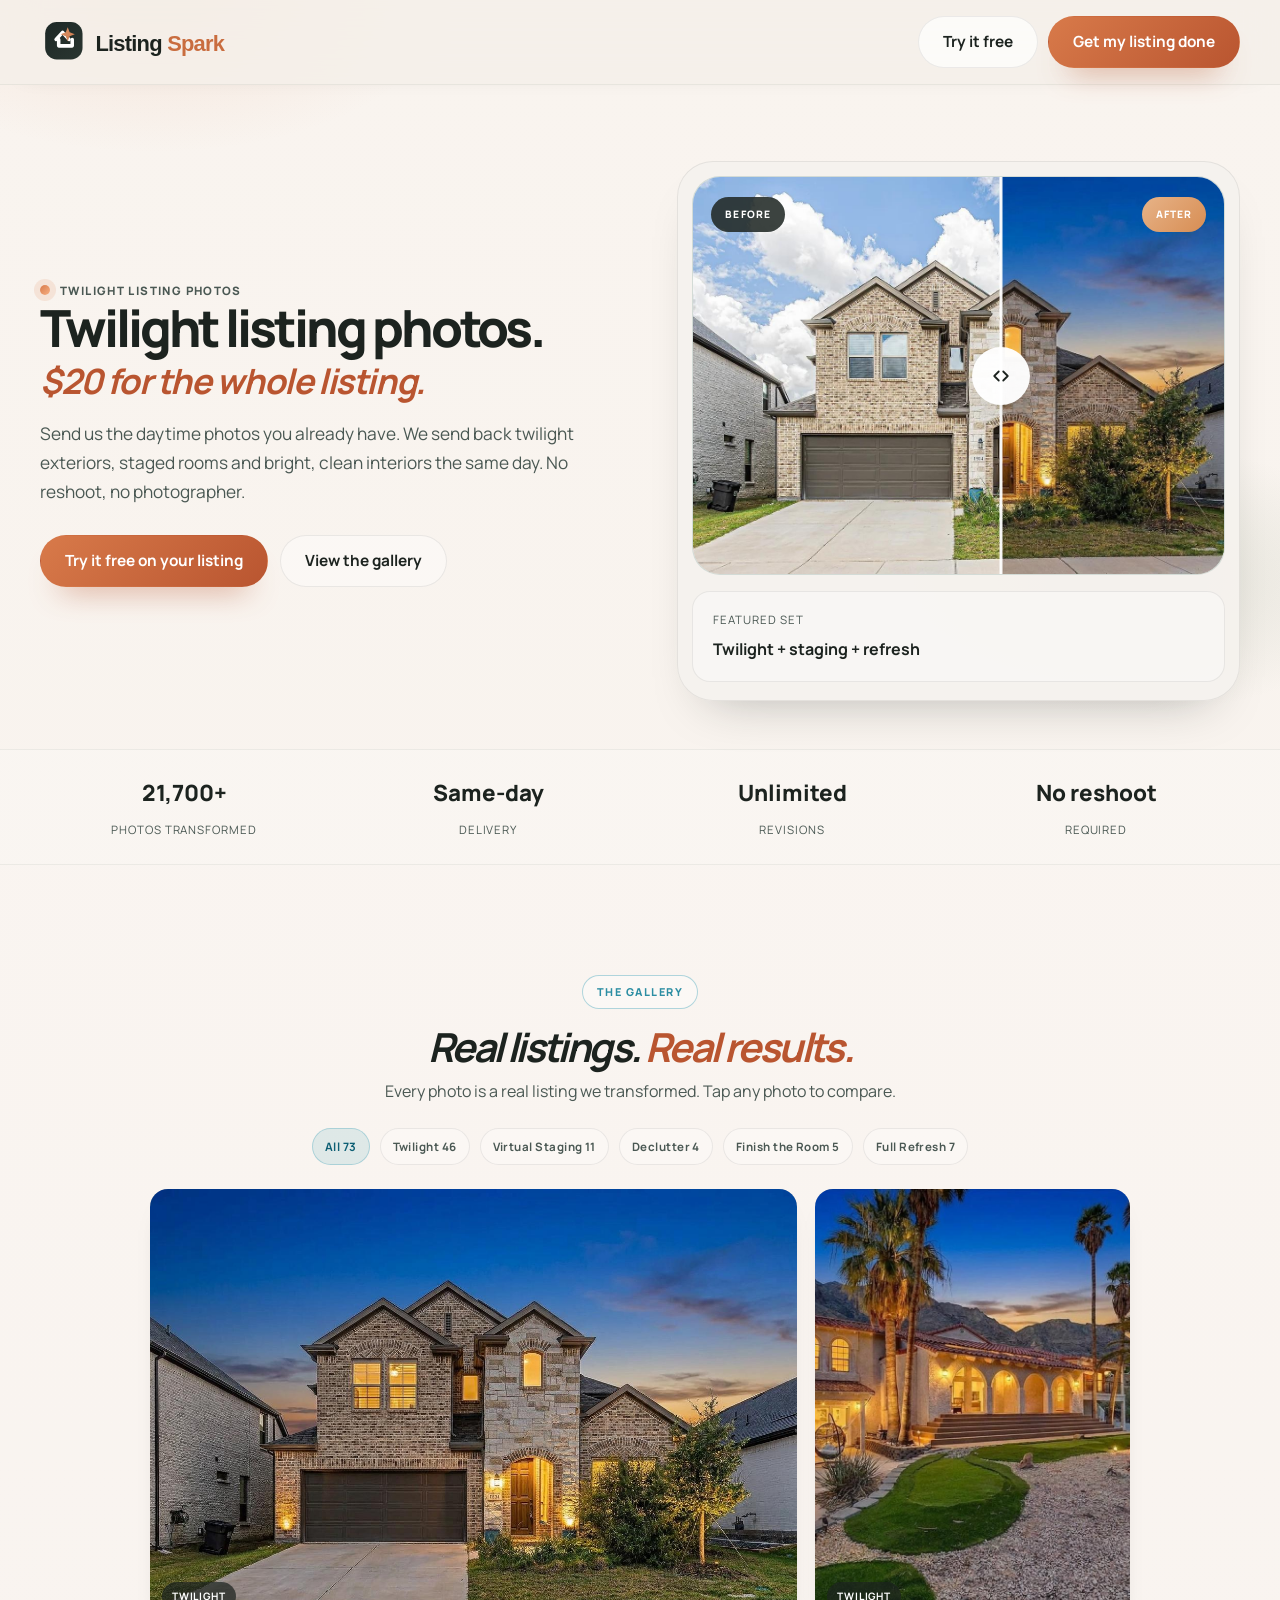
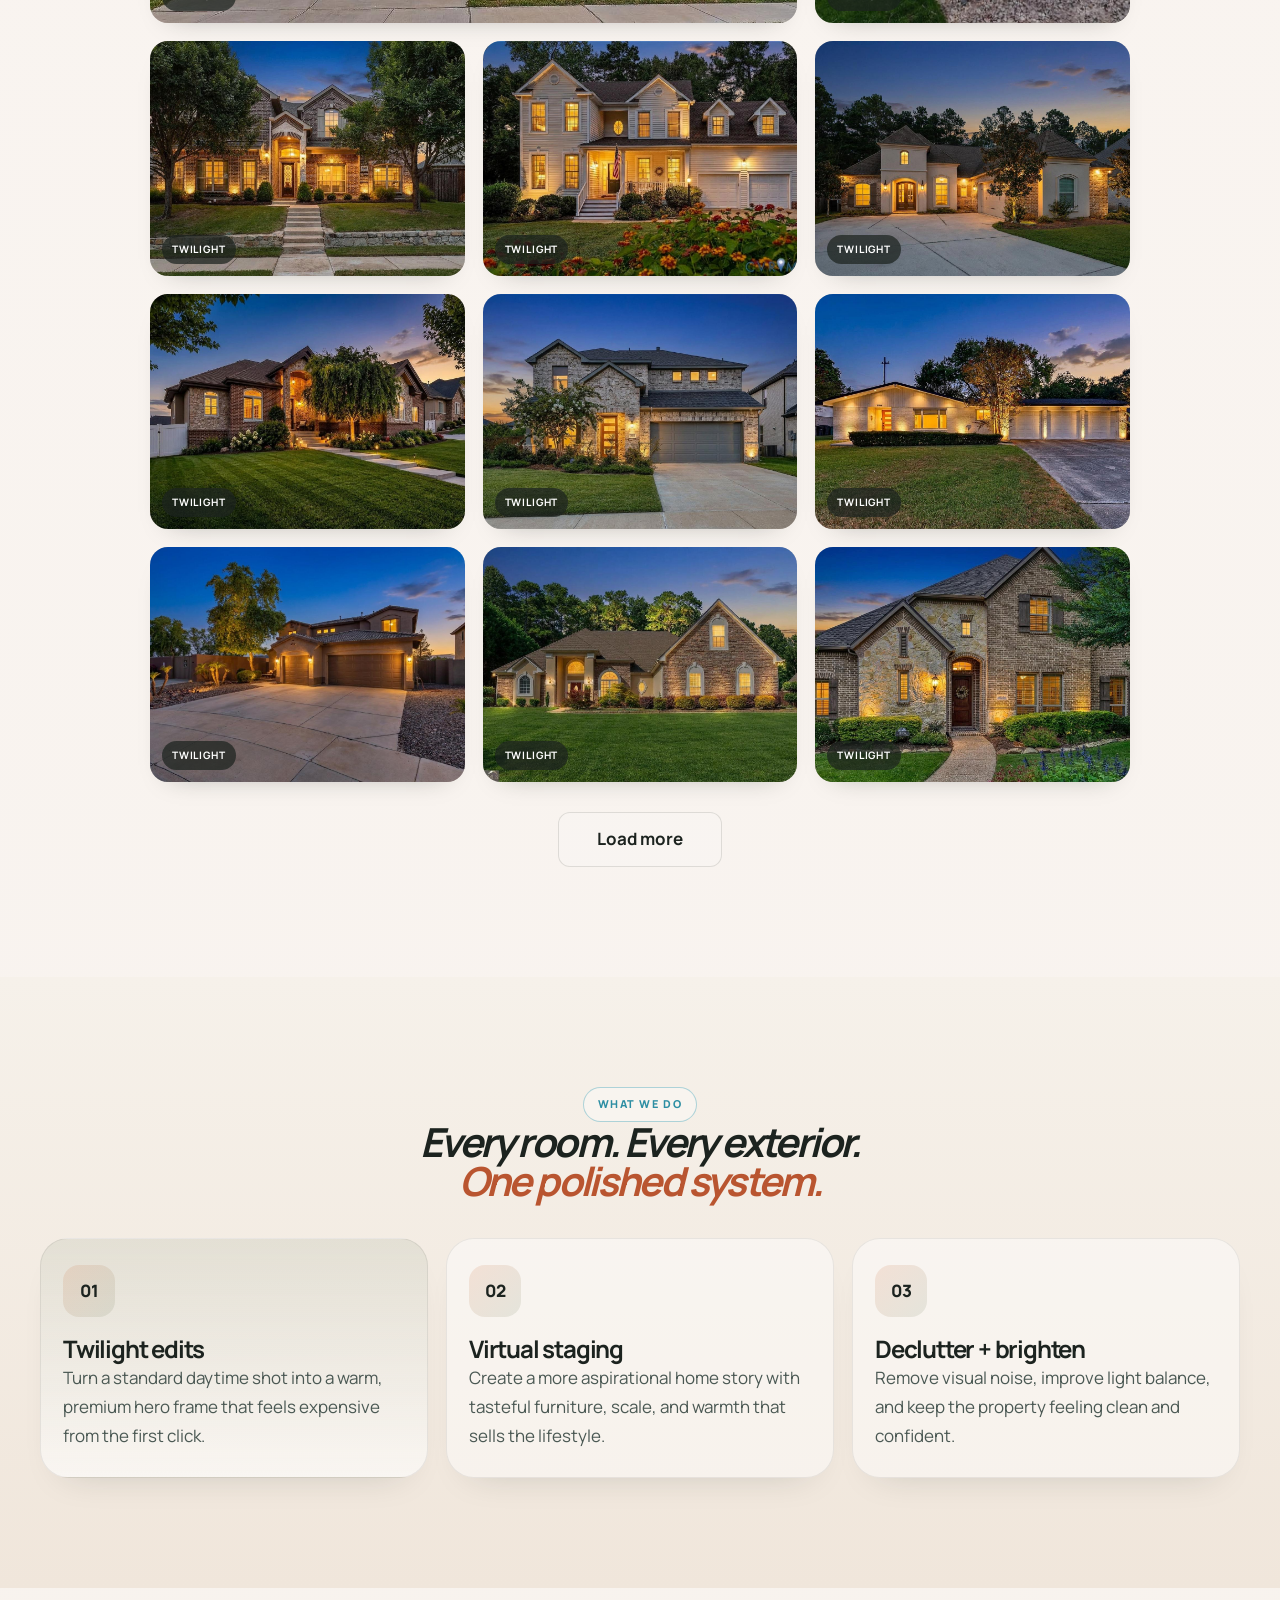
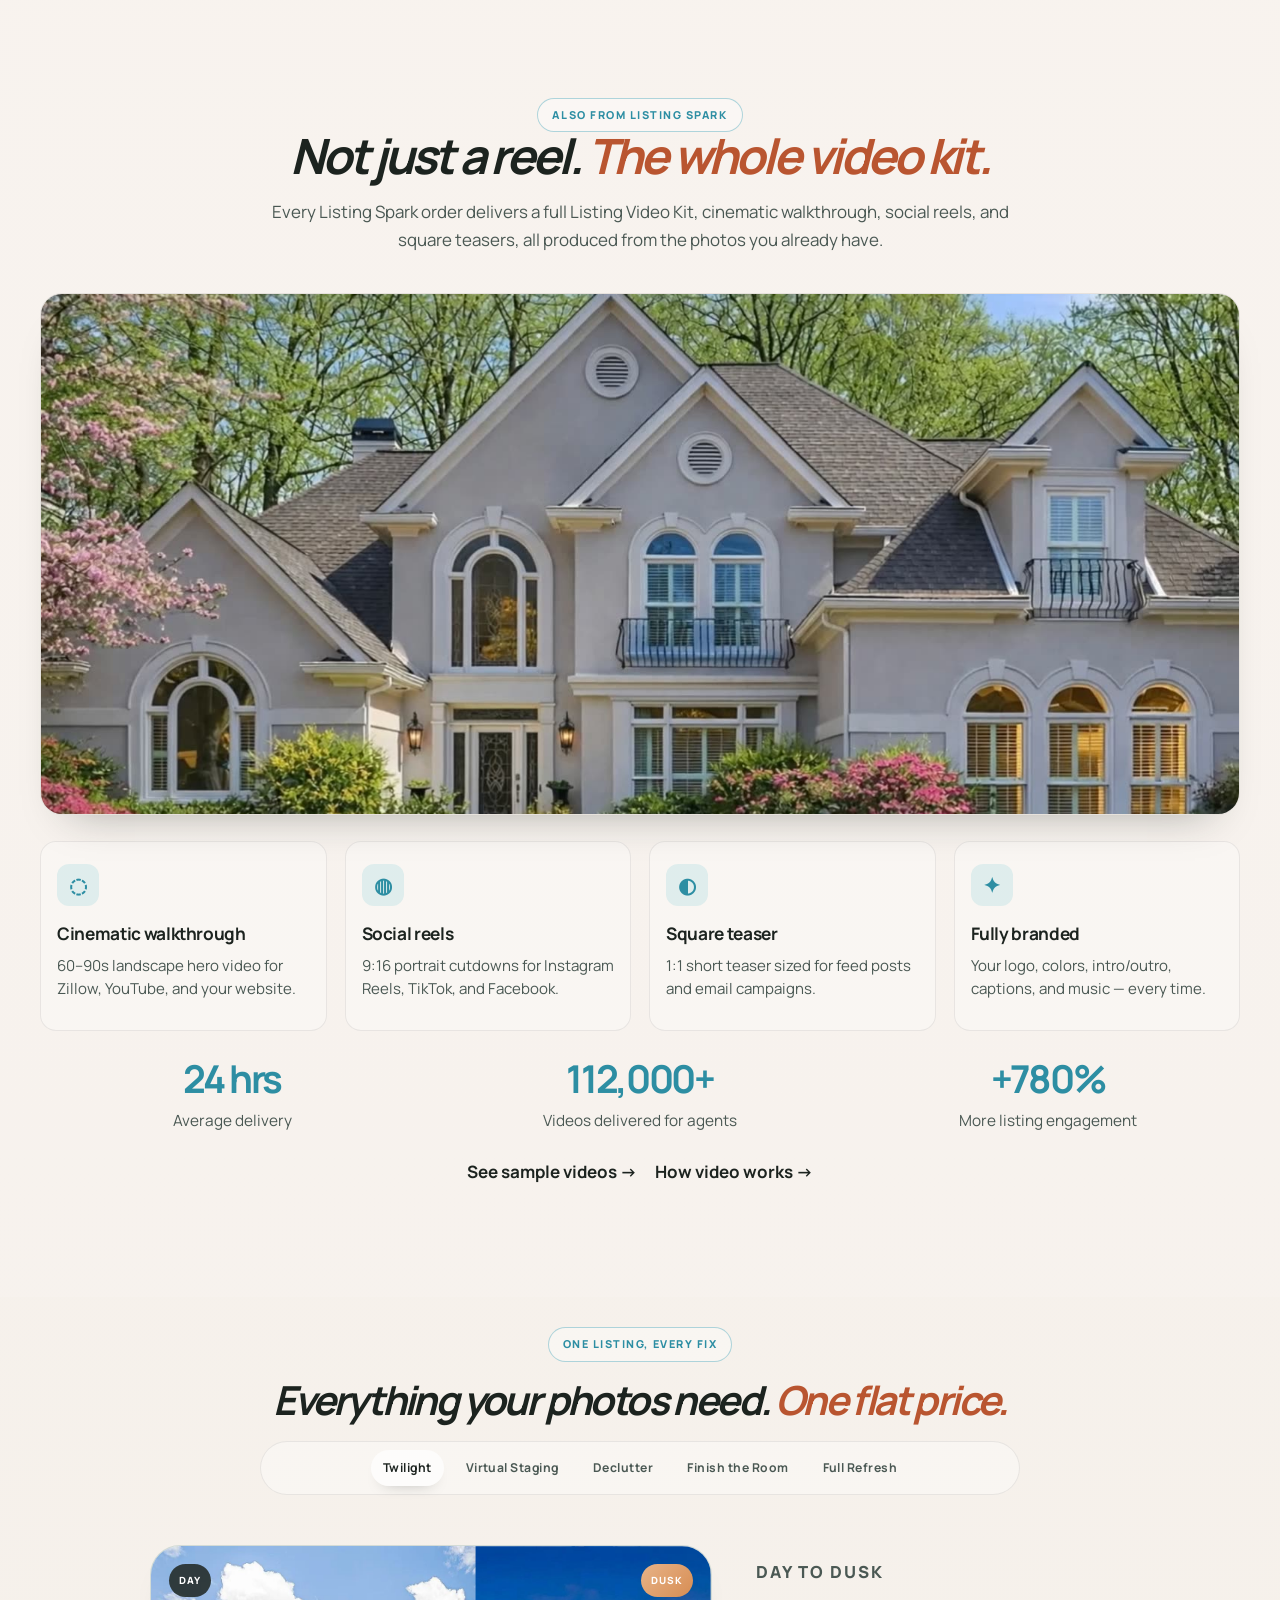
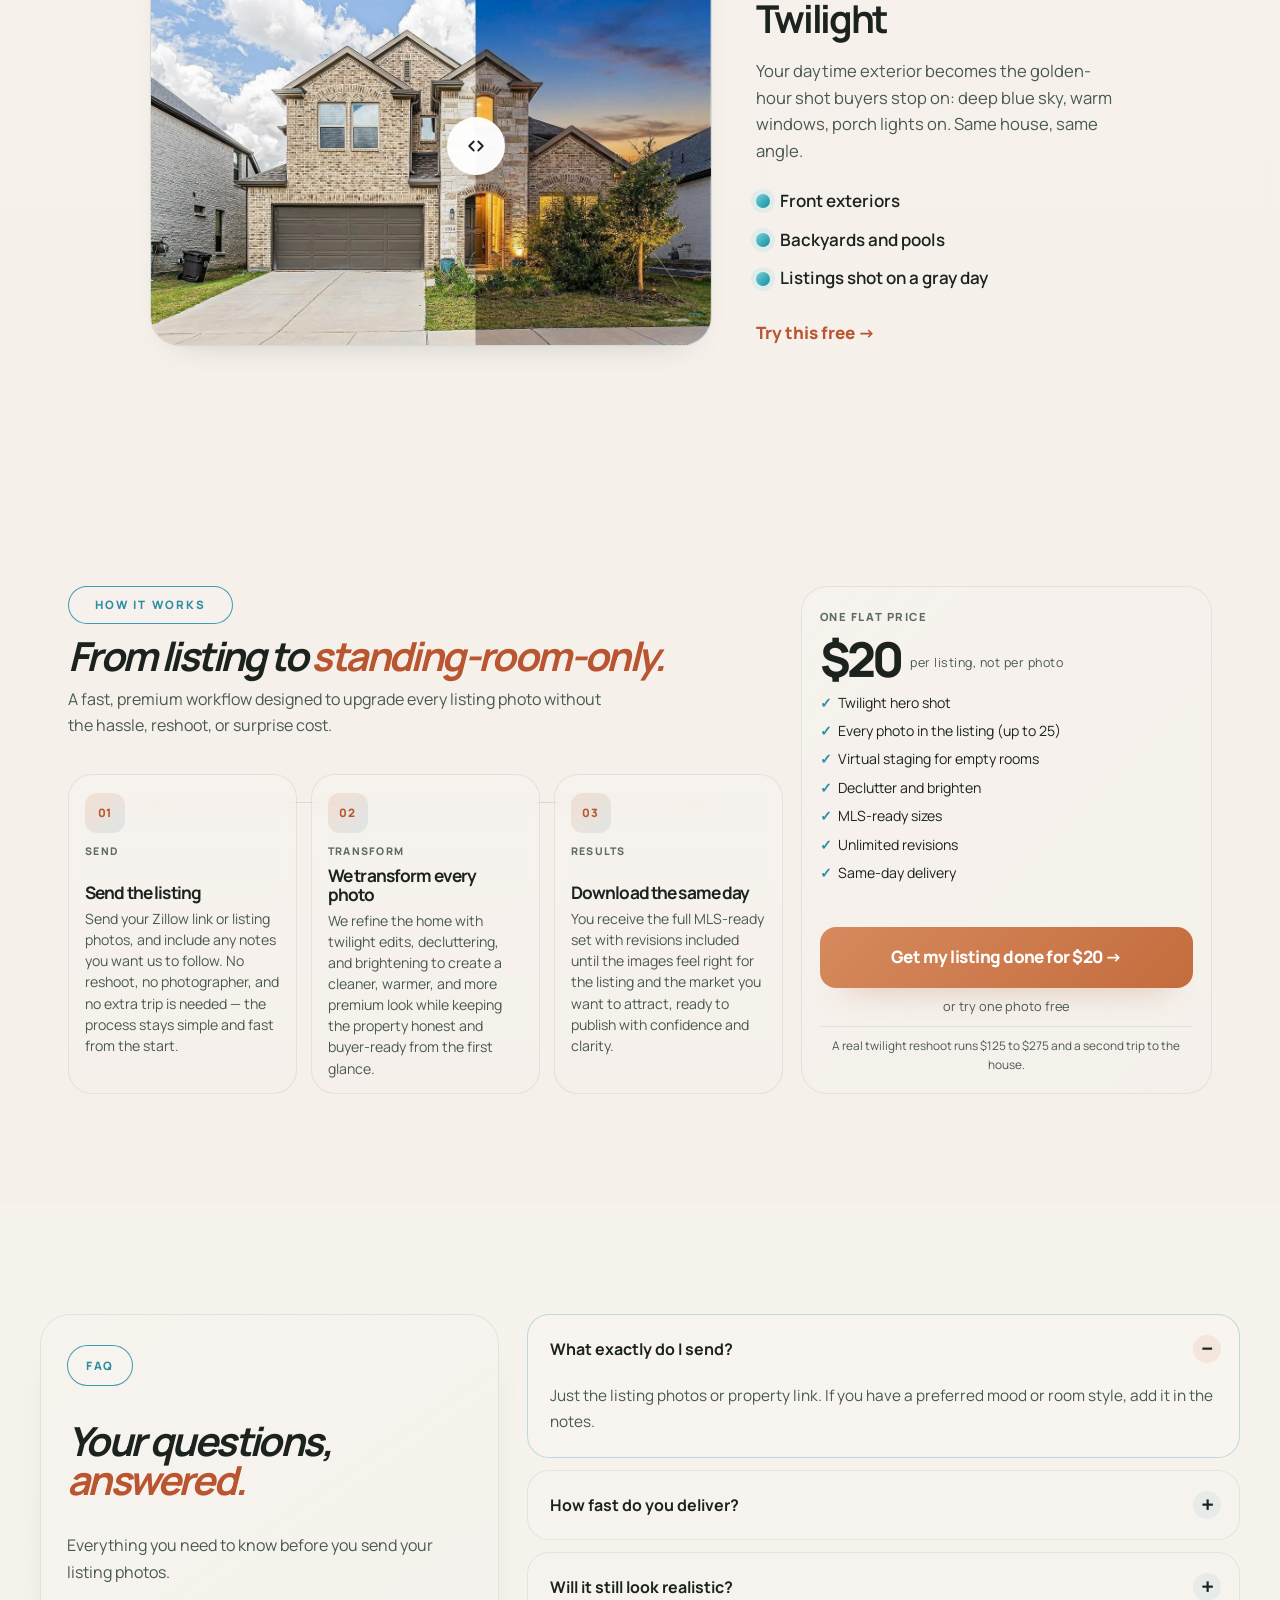
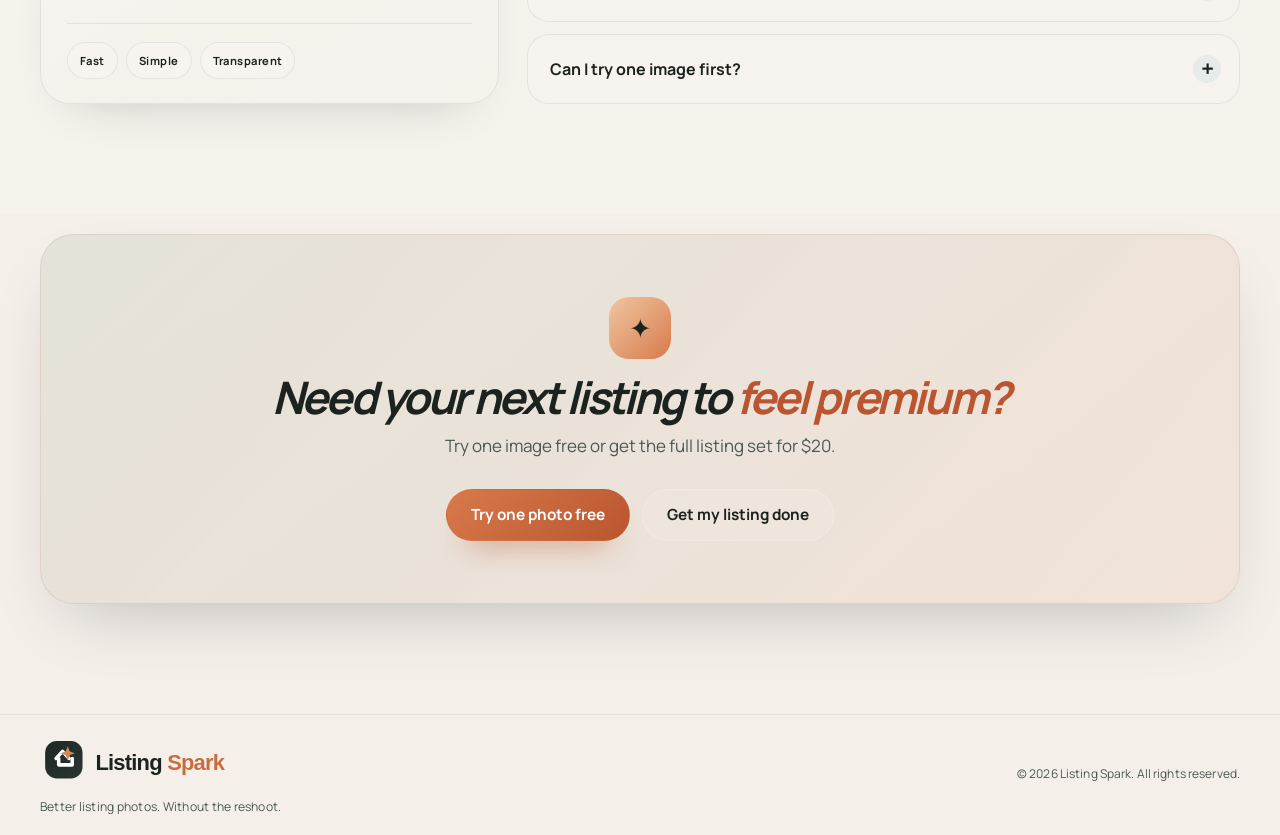
==== commit 9e5ebd04: "Fix mobile layout, self-host hero images, add QA and deploy workflow - Header: keep logo full size o" ====
--- a/site/listingspark-site/index.html
+++ b/site/listingspark-site/index.html
@@ -46,9 +46,9 @@
         <div class="hero-visual">
           <div class="hero-panel">
             <div class="compare" data-compare style="--pos:58%">
-              <img src="https://viewthrough.co/api/public/gallery-image/0f2d8436-8355-40ed-af0d-b236fab4452e?kind=before&w=1600" alt="Before listing image" loading="lazy">
+              <img src="assets/img/gallery/twilight/1-before.jpg" alt="Before listing image" fetchpriority="high">
               <div class="compare__after">
-                <img src="https://viewthrough.co/api/public/gallery-image/0f2d8436-8355-40ed-af0d-b236fab4452e?kind=after&w=1600" alt="After listing image" loading="lazy">
+                <img src="assets/img/gallery/twilight/1-after.jpg" alt="After listing image">
               </div>
               <span class="tag tag-left">Before</span>
               <span class="tag tag-right">After</span>
@@ -139,7 +139,7 @@
         </div>
 
         <div class="video-shell">
-          <video class="video-preview" autoplay muted loop playsinline poster="https://pub-bb2e103a32db4e198524a2e9ed8f35b4.r2.dev/b1957df7-c6b0-4902-94f6-100b6f64b734/id-preview-9ee731ae--4cb11977-7af2-4d4d-ae2c-09901e279637.lovable.app-1783113219556.png">
+          <video class="video-preview" autoplay muted loop playsinline poster="assets/img/video-poster.jpg">
             <source src="assets/video/EtchingOverlookHero.mp4" type="video/mp4">
           </video>
         </div>
@@ -200,9 +200,9 @@
 
         <div class="showcase-card">
           <div class="showcase-compare" data-compare style="--pos:58%">
-            <img src="https://viewthrough.co/api/public/gallery-image/0f2d8436-8355-40ed-af0d-b236fab4452e?kind=before&w=1600" alt="Before listing image" loading="lazy">
+            <img src="assets/img/gallery/twilight/1-before.jpg" alt="Before listing image" loading="lazy">
             <div class="compare__after">
-              <img src="https://viewthrough.co/api/public/gallery-image/0f2d8436-8355-40ed-af0d-b236fab4452e?kind=after&w=1600" alt="After listing image" loading="lazy">
+              <img src="assets/img/gallery/twilight/1-after.jpg" alt="After listing image" loading="lazy">
             </div>
             <span class="tag tag-left">Day</span>
             <span class="tag tag-right">Dusk</span>
--- a/site/listingspark-site/assets/css/styles.css
+++ b/site/listingspark-site/assets/css/styles.css
@@ -8,6 +8,7 @@
   --line: rgba(28,35,31,0.1);
   --sage: #73886a;
   --sage-soft: #dfe8d5;
+  --teal: #2d8ea3;
   --terracotta: #d87a4a;
   --terracotta-deep: #b95530;
   --sand: #ebd3b3;
@@ -23,7 +24,7 @@
 }
 
 * { box-sizing: border-box; }
-html { scroll-behavior: smooth; -webkit-text-size-adjust: 100%; }
+html { scroll-behavior: smooth; scroll-padding-top: 84px; -webkit-text-size-adjust: 100%; }
 body {
   margin: 0;
   background:
@@ -83,6 +84,7 @@
   text-decoration: none;
   font: 700 0.96rem/1 var(--font-head);
   transition: transform 0.2s var(--ease), box-shadow 0.2s var(--ease), opacity 0.2s var(--ease), border-color 0.2s var(--ease);
+  white-space: nowrap;
   cursor: pointer;
 }
 .btn:hover {
@@ -152,6 +154,7 @@
   display: inline-flex;
   align-items: center;
   gap: 12px;
+  flex-shrink: 0;
   text-decoration: none;
   color: var(--ink);
 }
@@ -527,7 +530,6 @@
   font-size: clamp(1.08rem, 1.2vw, 1.38rem);
   line-height: 1.1;
   letter-spacing: -0.05em;
-  white-space: nowrap;
 }
 .flow-step p {
   margin: 0;
@@ -1432,27 +1434,83 @@
 @media (max-width: 1024px) {
   .hero-grid, .pricing-grid, .faq-shell { grid-template-columns: 1fr; }
   .hero-copy h1 { max-width: 100%; }
+  .hero-visual { max-width: 640px; width: 100%; margin: 0 auto; }
   .service-grid, .process-list { grid-template-columns: 1fr; }
+  .video-features { grid-template-columns: repeat(2, minmax(0, 1fr)); }
+  .feature-card { min-height: 0; }
+  .video-preview { height: auto; aspect-ratio: 16 / 9; }
+}
+@media (max-width: 900px) {
+  .showcase-card { grid-template-columns: 1fr; gap: 28px; }
+  .showcase-copy { padding-right: 0; }
 }
 @media (max-width: 820px) {
   .main-nav, .header-actions .btn-soft { display: none; }
   .nav-toggle { display: grid; place-items: center; }
+  .site-header .topbar { min-height: 72px; }
+  .brand-logo { height: 46px; }
+  .header-actions { gap: 8px; }
+  .header-actions .btn-primary { min-height: 46px; padding: 12px 18px; }
   .section { padding: 84px 0; }
-  .brand-strip__grid { grid-template-columns: repeat(2, minmax(0, 1fr)); }
+  .brand-strip__grid { grid-template-columns: repeat(2, minmax(0, 1fr)); row-gap: 22px; }
   .mosaic { grid-template-columns: repeat(2, minmax(0, 1fr)); }
   .mosaic-card--wide { grid-column: span 2; }
   .hero-proof { grid-template-columns: 1fr; }
+  .service-category-pills { border-radius: 24px; padding: 8px; gap: 6px; }
 }
 @media (max-width: 560px) {
   .wrap { width: min(100% - 24px, 1200px); }
-  .hero-shell { padding-top: 48px; }
+  .site-header .topbar { min-height: 64px; gap: 10px; }
+  .brand-logo { height: 40px; }
+  .header-actions .btn { min-height: 42px; padding: 10px 16px; font-size: 0.82rem; }
+  h2 { font-size: clamp(1.9rem, 8.6vw, 2.5rem); }
+  .video-kit-wrap .section-head h2, .cta-box h2 { font-size: clamp(1.9rem, 8.6vw, 2.5rem); }
+  .section { padding: 64px 0; }
+  .section-head { margin-bottom: 28px; }
+  .hero-shell { padding-top: 36px; }
+  .hero-grid { gap: 28px; }
+  .hero-copy h1 { font-size: clamp(2.2rem, 11vw, 2.9rem); line-height: 0.96; }
+  .hero-lead { font-size: 1rem; }
+  .hero-actions { flex-direction: column; }
   .hero-actions .btn { width: 100%; }
-  .brand-strip__grid, .mosaic { grid-template-columns: 1fr; }
+  .hero-panel { padding: 10px 10px 12px; border-radius: 26px; }
+  .compare { border-radius: 20px; }
+  .compare__handle { width: 46px; height: 46px; }
+  .tag { top: 12px; padding: 7px 11px; }
+  .tag-left { left: 12px; }
+  .tag-right { right: 12px; }
+  .hero-meta { padding: 14px 16px; margin-top: 12px; }
+  .brand-strip__grid strong { font-size: 1.2rem; }
+  .gallery-tabs { gap: 8px; }
+  .mosaic, .video-features, .video-stats { grid-template-columns: 1fr; }
+  .mosaic { gap: 14px; }
+  .mosaic-card, .mosaic-card--wide { aspect-ratio: 4 / 3; }
   .mosaic-card--wide, .mosaic-card--tall { grid-column: auto; grid-row: auto; }
+  .video-shell { margin-top: 22px; border-radius: 18px; }
+  .video-features { gap: 12px; }
+  .feature-card { padding: 18px 16px 16px; }
+  .feature-card h3 { margin-top: 14px; }
+  .video-stats { gap: 18px; }
+  .video-links { flex-direction: column; gap: 10px; }
+  .video-links a { width: 100%; text-align: center; }
+  .showcase-compare { border-radius: 22px; }
+  .showcase-copy p { font-size: 1rem; }
+  .category-pill { padding: 8px 10px; font-size: 0.72rem; }
+  .flow-redesign-section { padding-top: 24px; }
+  .flow-redesign { padding: 0; }
   .pricing-row { grid-template-columns: 1fr 1fr 1fr; font-size: 0.78rem; }
   .process-step { grid-template-columns: 1fr; }
-  .faq-intro { padding: 22px 18px 18px; }
+  .faq-intro { padding: 22px 18px 18px; border-radius: 24px; }
   .faq-item summary { padding: 16px 14px 16px 16px; }
   .faq-item p { padding: 0 16px 18px; }
   .faq-note { display: grid; grid-template-columns: repeat(3, minmax(0, 1fr)); }
-}
+  .cta-box { padding: 40px 18px; border-radius: 26px; }
+}
+@media (max-width: 380px) {
+  .brand-logo { height: 34px; }
+  .header-actions .btn { padding: 10px 13px; font-size: 0.78rem; }
+}
+@media (hover: none) {
+  .btn:hover, .service-card:hover, .flow-step:hover, .faq-item:hover, .mosaic-card:hover { transform: none; }
+  .mosaic-card:hover img { transform: none; }
+}
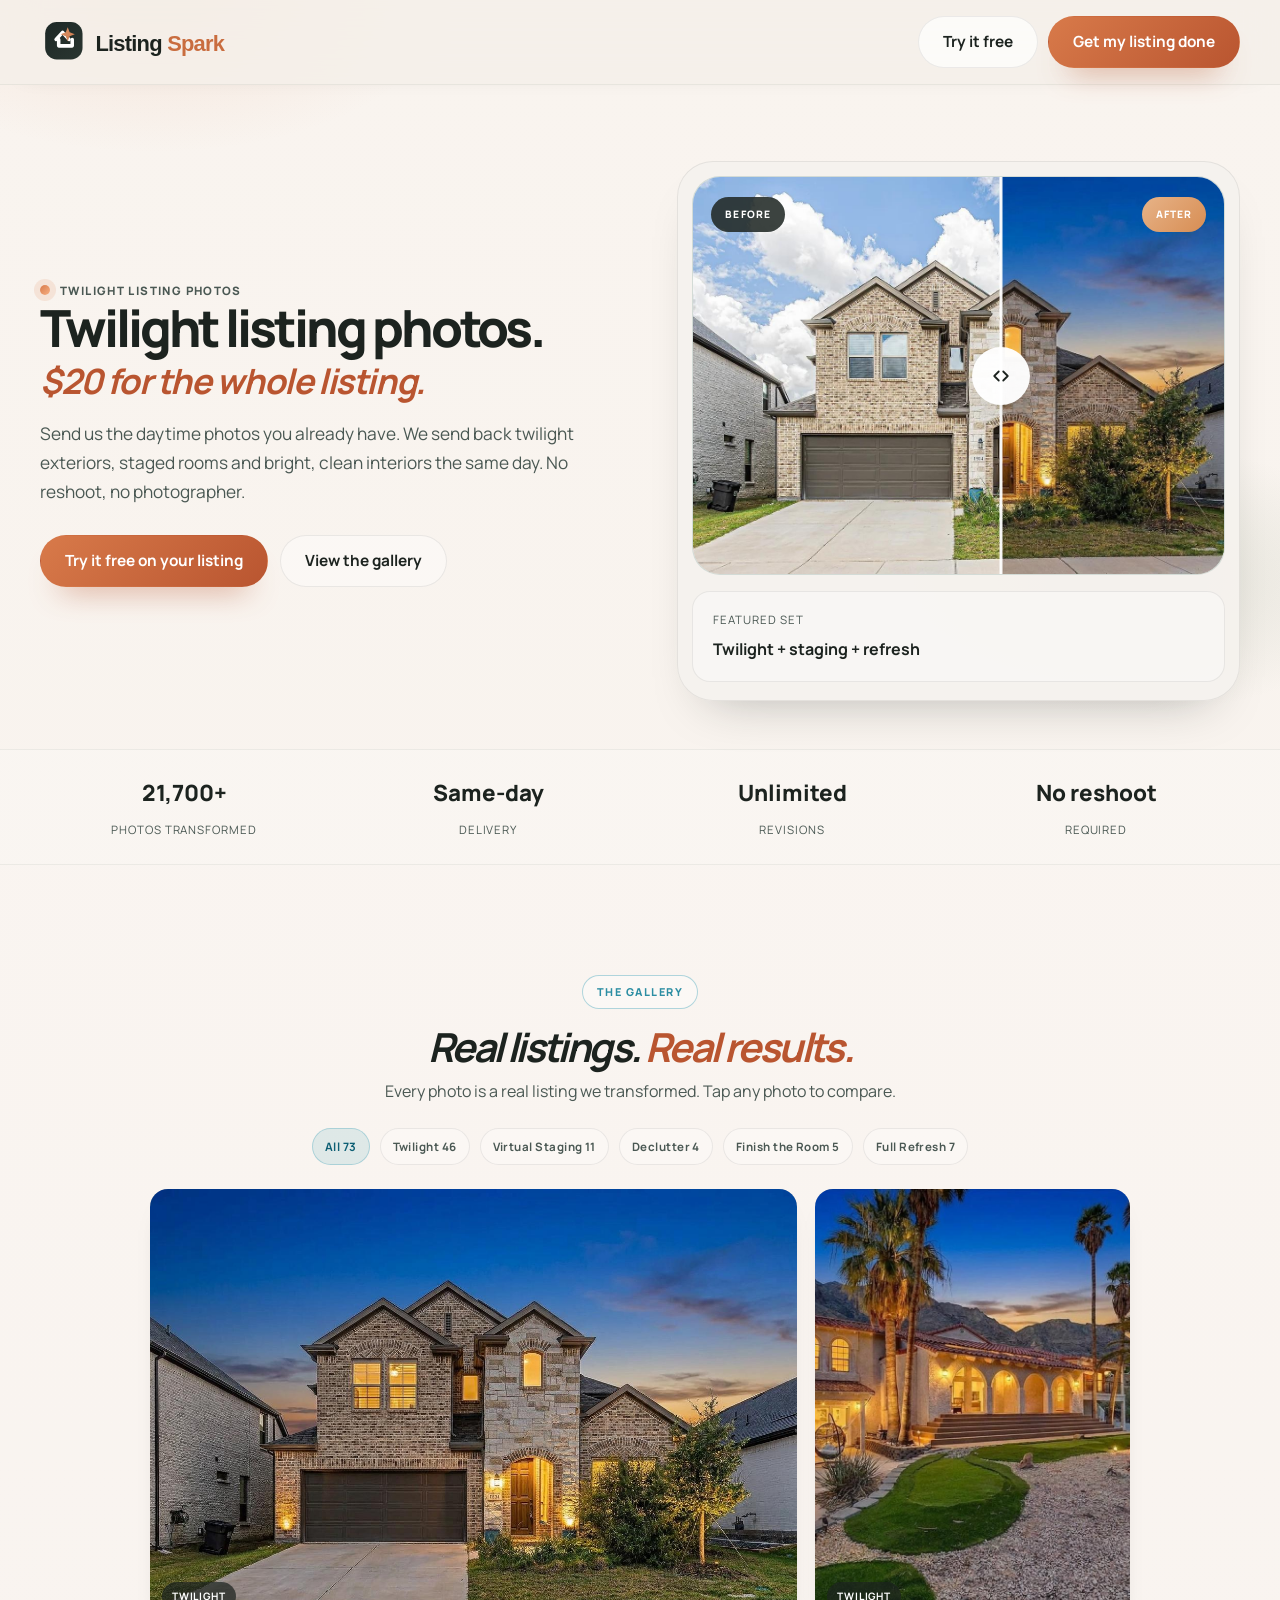
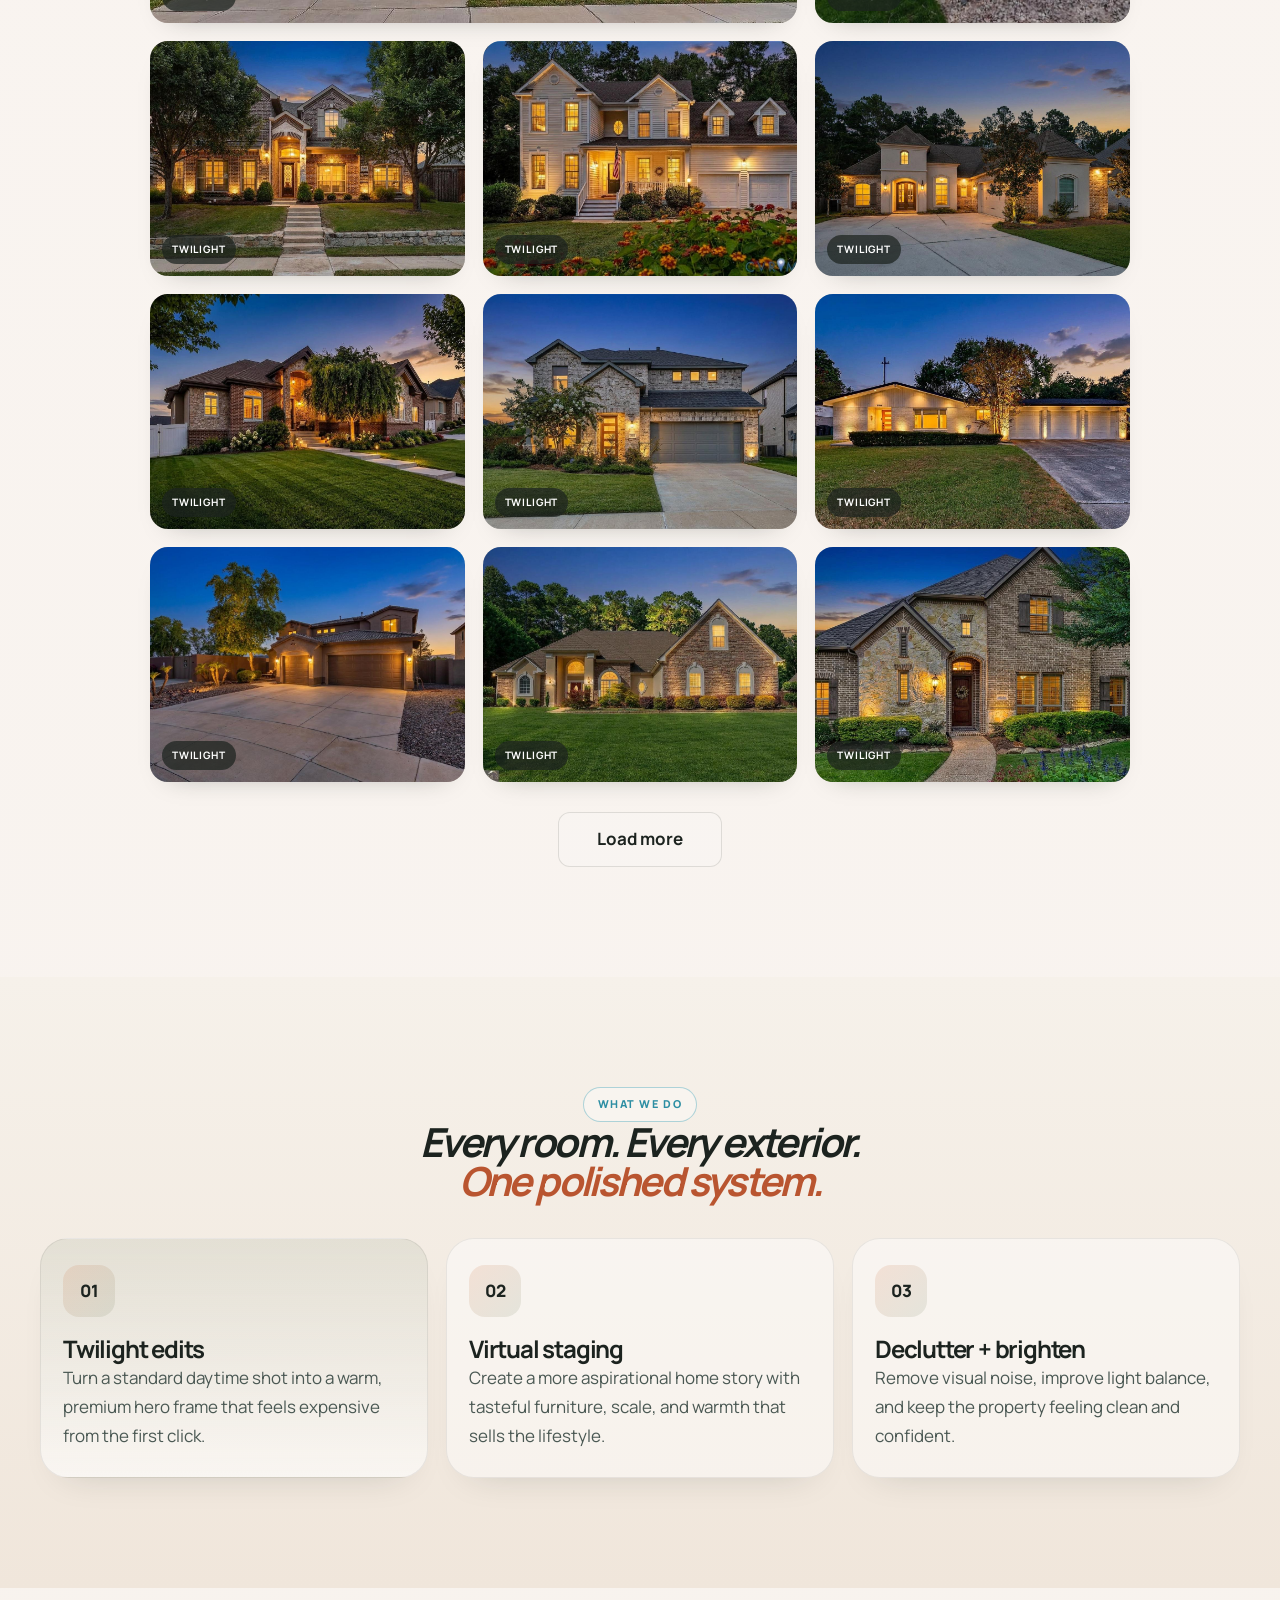
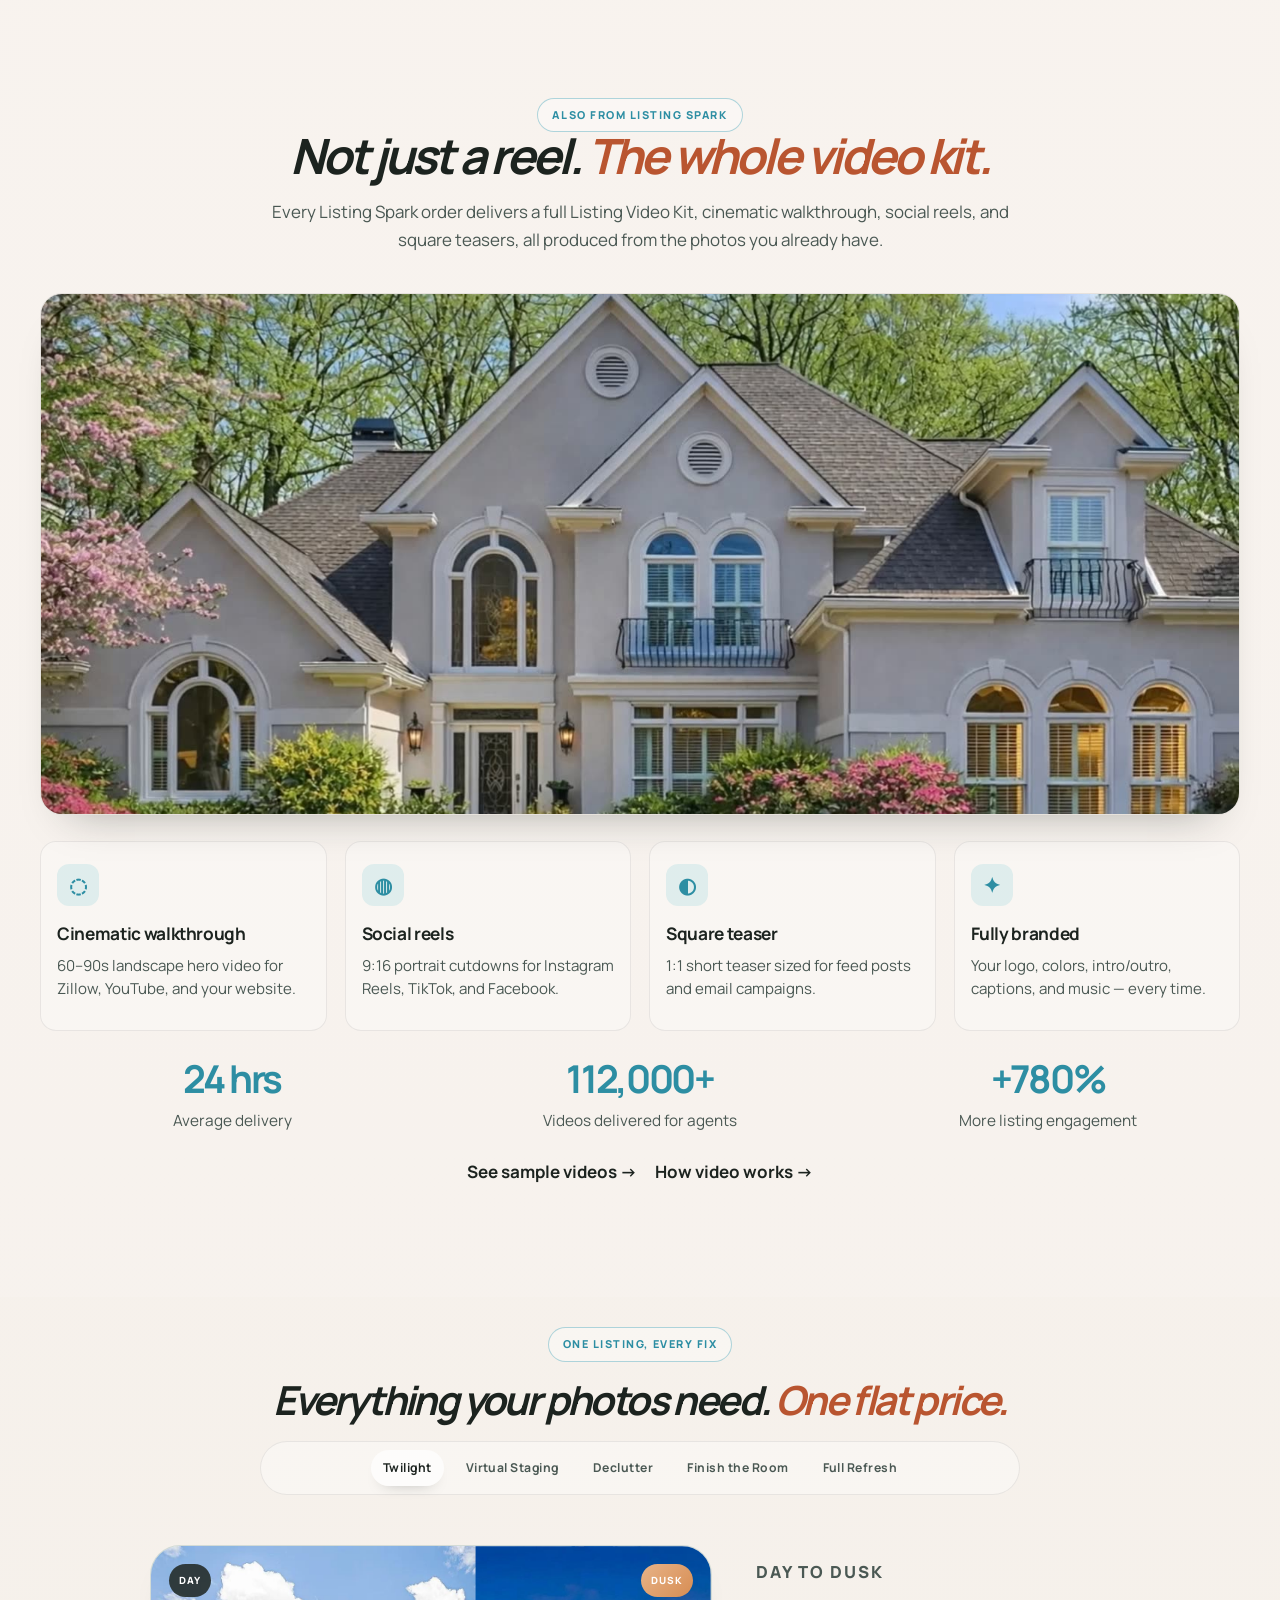
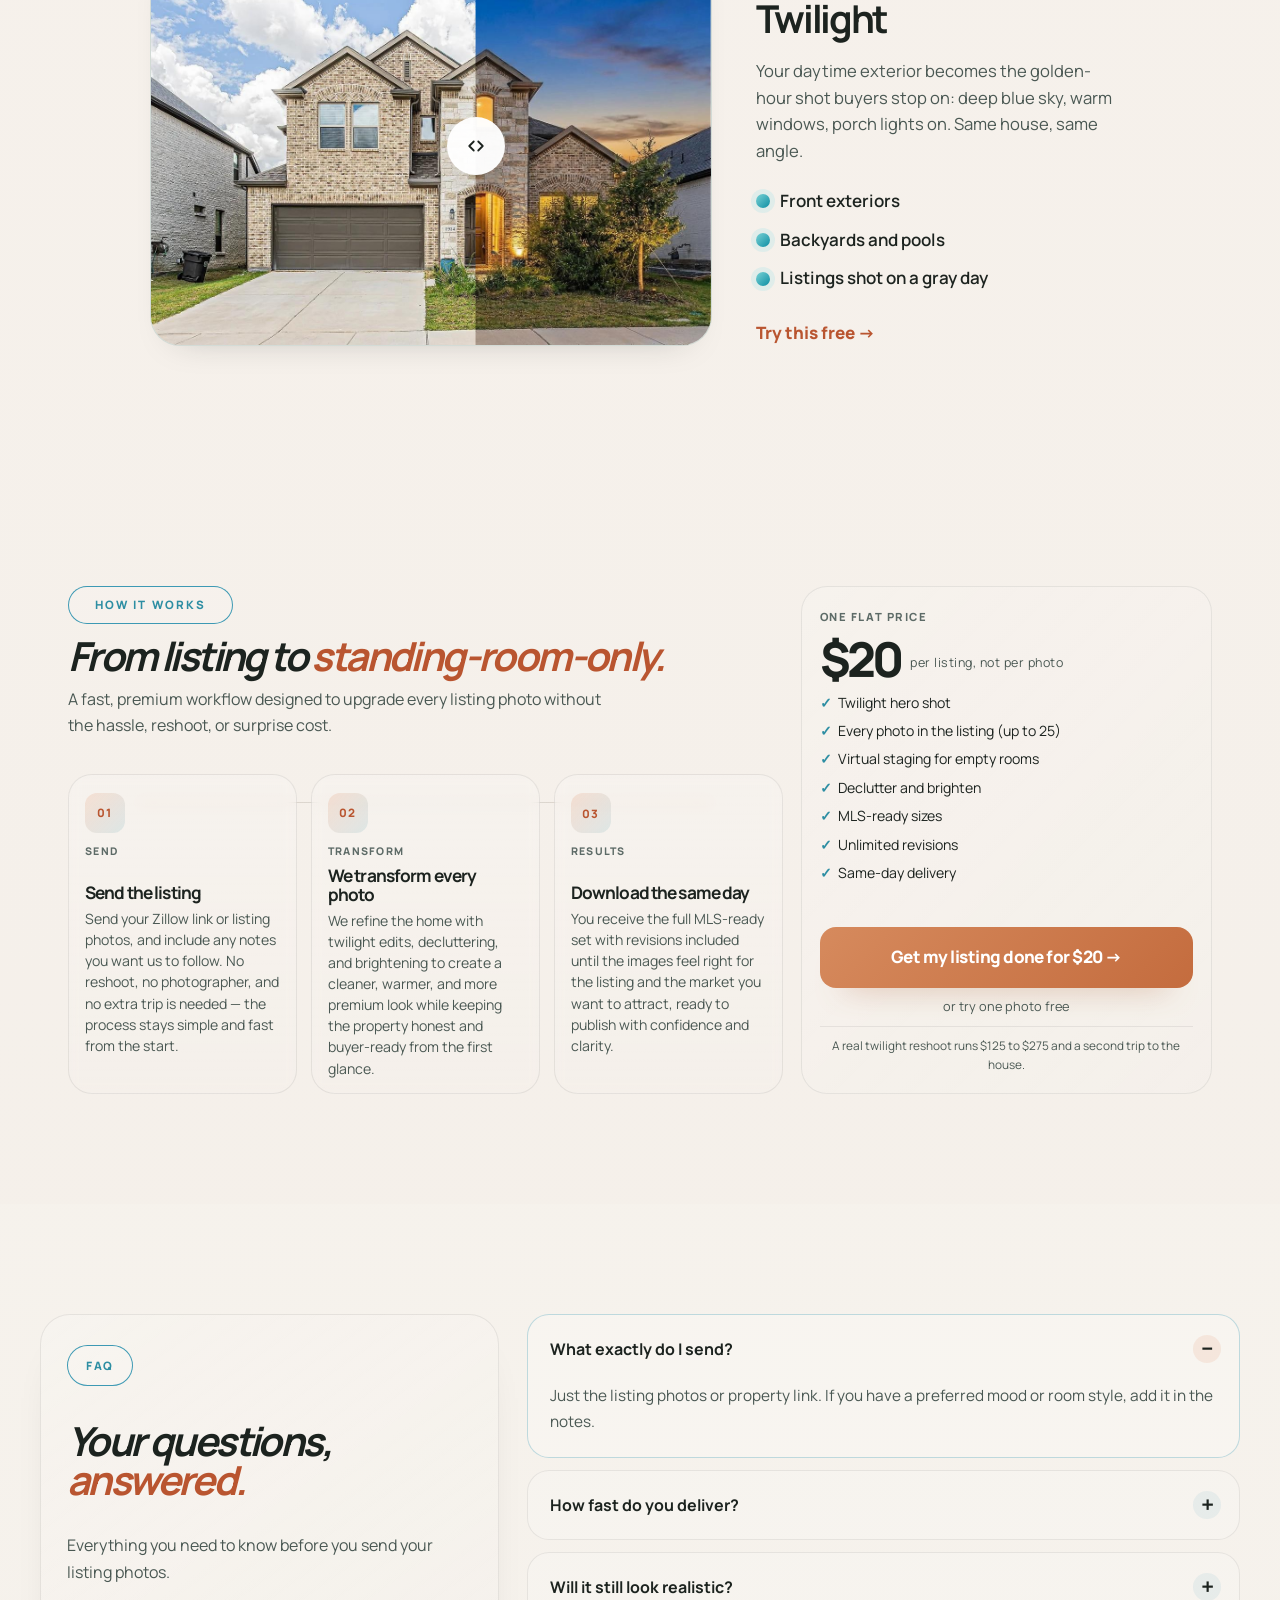
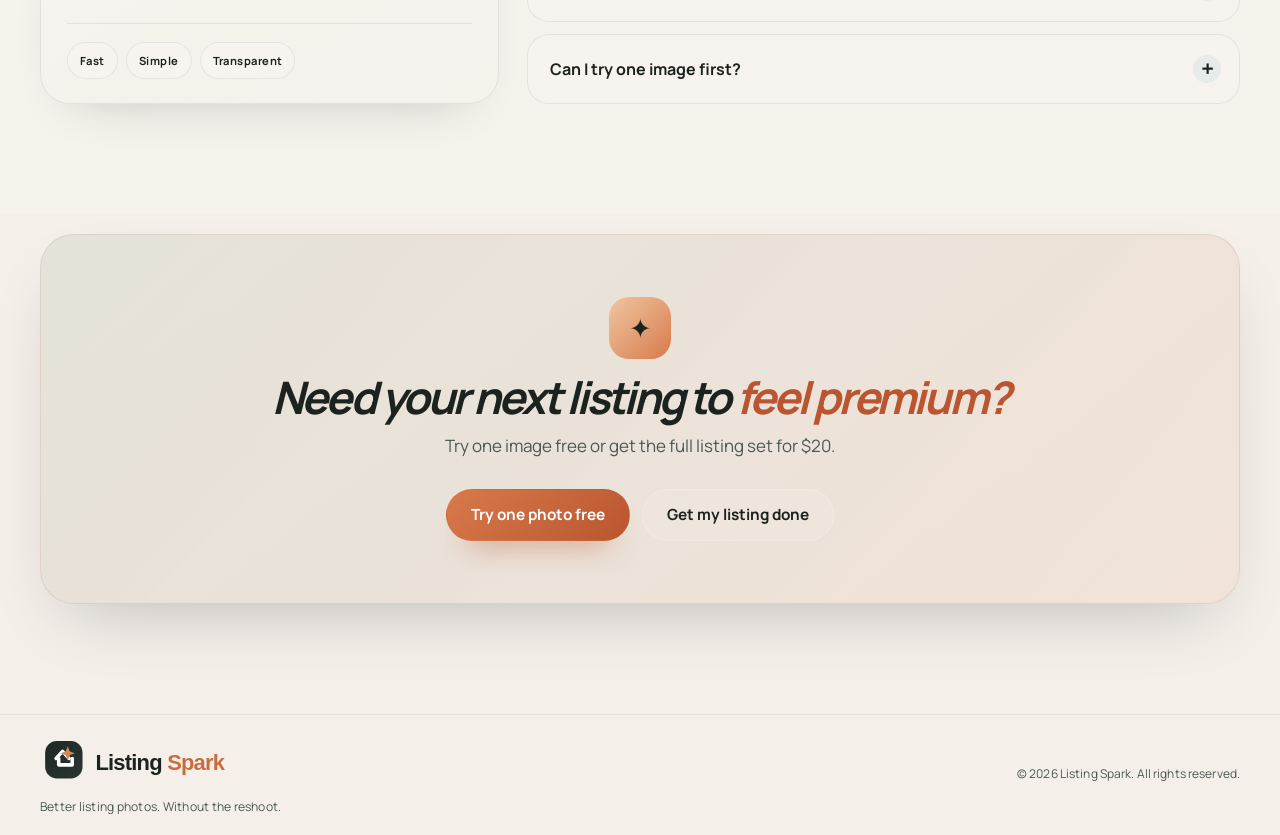
==== commit ece2368b: "Version CSS/JS links so browsers pick up style changes [skip ci] .htaccess caches CSS/JS for a month" ====
--- a/site/listingspark-site/index.html
+++ b/site/listingspark-site/index.html
@@ -10,7 +10,7 @@
   <link rel="preconnect" href="https://fonts.googleapis.com">
   <link rel="preconnect" href="https://fonts.gstatic.com" crossorigin>
   <link href="https://fonts.googleapis.com/css2?family=Manrope:wght@400;500;600;700;800&family=Playfair+Display:wght@600;700;800&display=swap" rel="stylesheet">
-  <link rel="stylesheet" href="assets/css/styles.css">
+  <link rel="stylesheet" href="assets/css/styles.css?v=20261030">
 </head>
 <body>
   <a class="skip" href="#main">Skip to content</a>
@@ -361,6 +361,6 @@
     </div>
   </footer>
 
-  <script src="assets/js/main.js" defer></script>
+  <script src="assets/js/main.js?v=20261030" defer></script>
 </body>
 </html>
